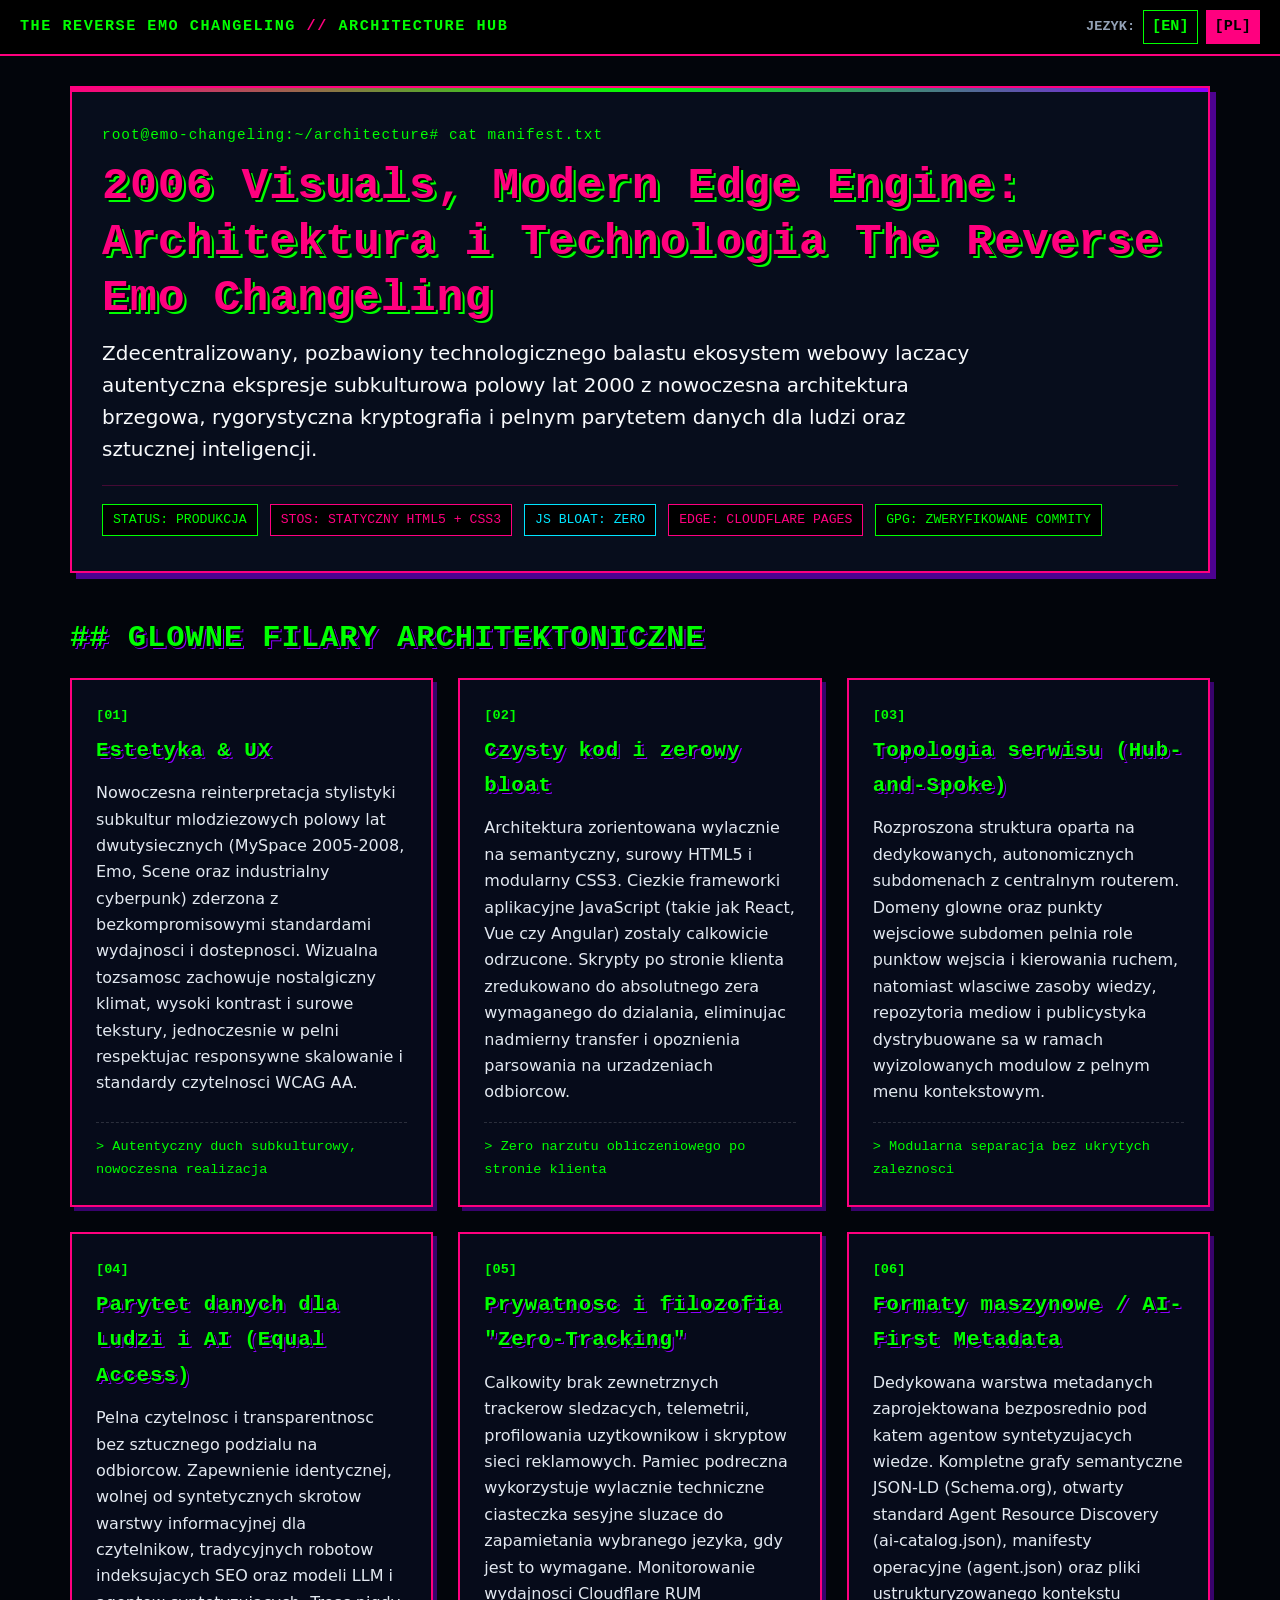
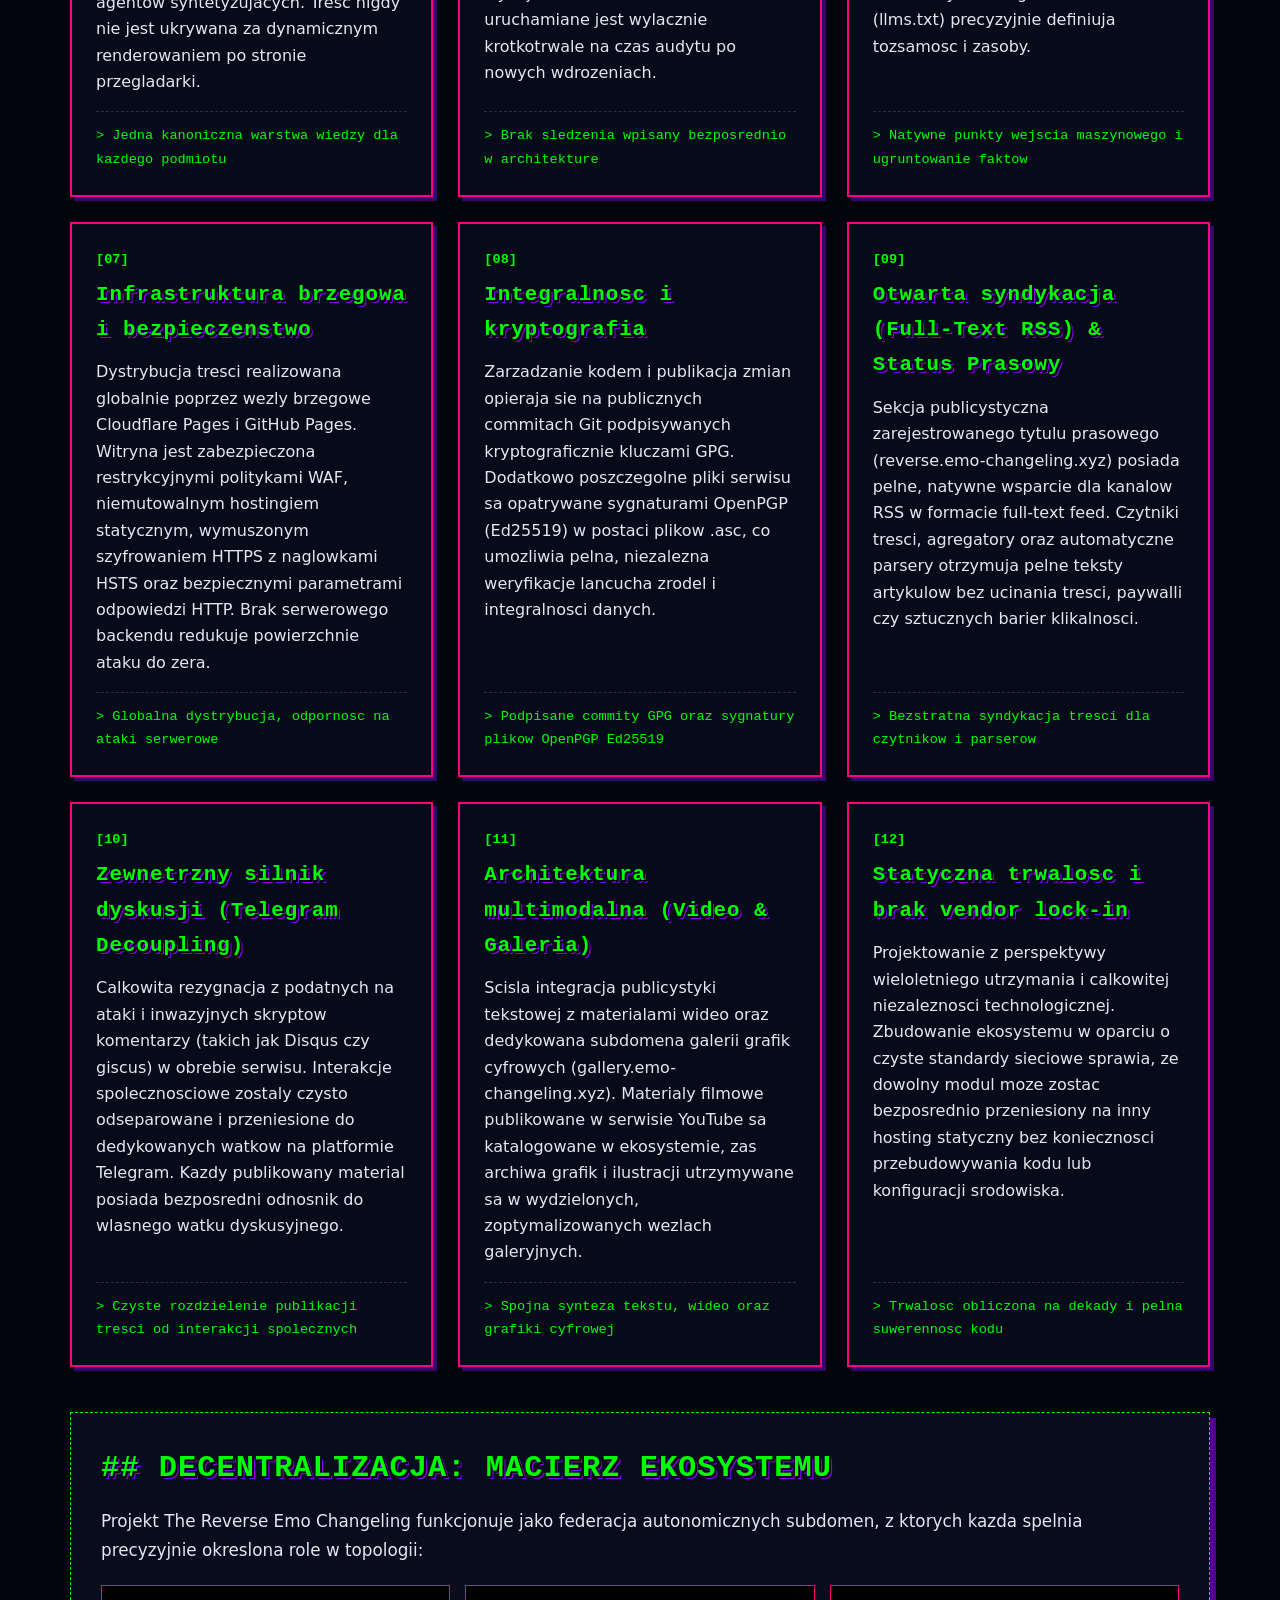
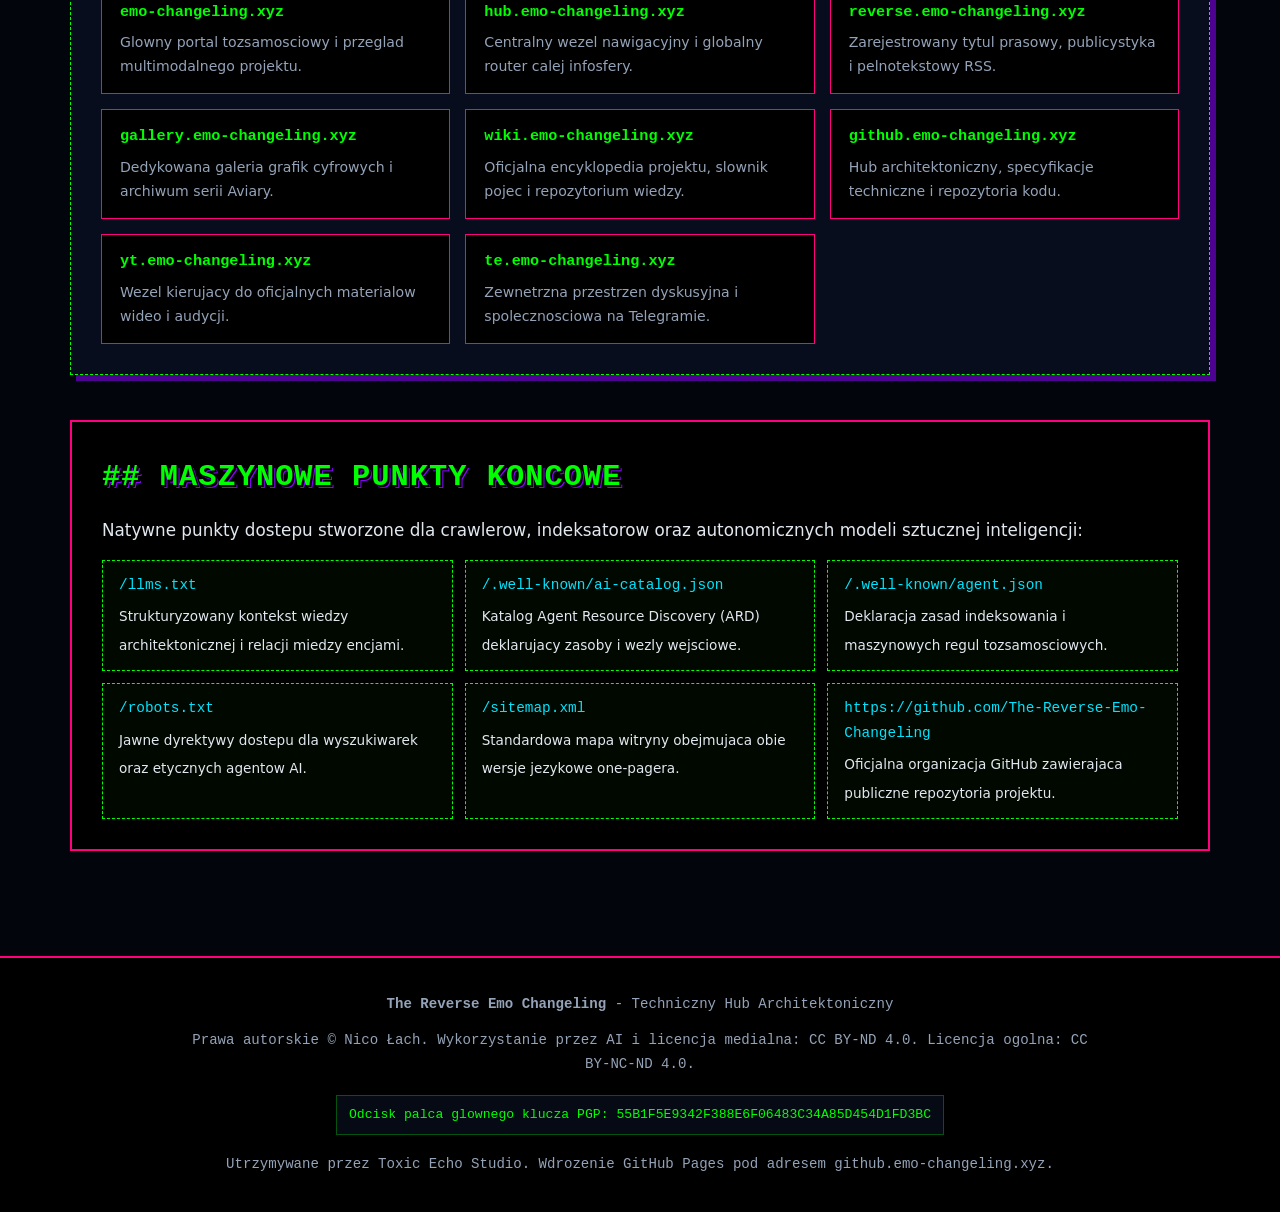
==== pl.html @ e37eed82 "feat: initial release of technical architecture hub and zero-js one-pager" ====
<!DOCTYPE html>
<html lang="pl">
<head>
    <meta charset="utf-8">
    <meta name="viewport" content="width=device-width, initial-scale=1.0">
    <meta name="theme-color" content="#02050b">
    <title>2006 Visuals, Modern Edge Engine: Architektura i Technologia The Reverse Emo Changeling</title>
    
    <!-- Link kanoniczny i wzajemne powiązania językowe -->
    <link rel="canonical" href="https://github.emo-changeling.xyz/pl.html">
    <link rel="alternate" hreflang="en" href="https://github.emo-changeling.xyz/">
    <link rel="alternate" hreflang="pl" href="https://github.emo-changeling.xyz/pl.html">
    <link rel="alternate" hreflang="x-default" href="https://github.emo-changeling.xyz/">
    
    <!-- Maszynowe metadane dla agentów i czytników -->
    <link rel="alternate" type="text/plain" href="https://github.emo-changeling.xyz/llms.txt" title="Dokumentacja architektury dla LLM">
    <link rel="ai-catalog" type="application/json" href="https://github.emo-changeling.xyz/.well-known/ai-catalog.json" title="Katalog Agent Resource Discovery">
    <link rel="alternate" type="application/rss+xml" href="https://reverse.emo-changeling.xyz/rss.xml" title="Kanal RSS pelnego tekstu The Reverse Emo Changeling">

    <meta name="description" content="Architektura techniczna, filozofia i infrastruktura brzegowa projektu The Reverse Emo Changeling. Surowy kod HTML5, zero zbednego JavaScriptu, bezpieczenstwo edge i pelny parytet danych.">
    <meta name="keywords" content="The Reverse Emo Changeling, architektura, edge computing, strona statyczna, modern myspace, zero tracking, rowny dostep, semantic web, json-ld">
    <meta name="author" content="The Reverse Emo Changeling">
    
    <!-- Metadane Open Graph -->
    <meta property="og:title" content="2006 Visuals, Modern Edge Engine: Architektura i Technologia The Reverse Emo Changeling">
    <meta property="og:description" content="Techniczny one-pager i hub architektoniczny zdecentralizowanego ekosystemu The Reverse Emo Changeling.">
    <meta property="og:url" content="https://github.emo-changeling.xyz/pl.html">
    <meta property="og:type" content="article">
    <meta property="og:site_name" content="The Reverse Emo Changeling">
    
    <!-- Metadane Twitter Card -->
    <meta name="twitter:card" content="summary">
    <meta name="twitter:title" content="2006 Visuals, Modern Edge Engine: Architektura The Reverse Emo Changeling">
    <meta name="twitter:description" content="Statyczna architektura pozbawiona zbednego kodu i bibliotek, zorientowana na prywatnosc i rozproszony edge.">

    <!-- Modularny arkusz stylow (Zero zewnetrznych zrodel CDN i zero fontow sieciowych) -->
    <link rel="stylesheet" href="css/style.css">

    <!-- Graf wiedzy JSON-LD Schema.org -->
    <script type="application/ld+json">
    {
      "@context": "https://schema.org",
      "@graph": [
        {
          "@type": ["Organization", "NewsMediaOrganization"],
          "@id": "https://emo-changeling.xyz/#organization",
          "name": "The Reverse Emo Changeling",
          "alternateName": ["The Reverse Emo Changeling Project", "Emo-Changeling"],
          "url": "https://emo-changeling.xyz/",
          "sameAs": [
            "https://github.com/The-Reverse-Emo-Changeling",
            "https://github.emo-changeling.xyz/",
            "https://reverse.emo-changeling.xyz/",
            "https://hub.emo-changeling.xyz/",
            "https://gallery.emo-changeling.xyz/",
            "https://wiki.emo-changeling.xyz/",
            "https://yt.emo-changeling.xyz",
            "https://www.youtube.com/channel/UCMemy-J_OGGnai-9sOWTKXg",
            "https://te.emo-changeling.xyz",
            "https://t.me/emochangeling",
            "https://insta.emo-changeling.xyz",
            "https://www.instagram.com/thereverseemochangeling/",
            "https://tt.emo-changeling.xyz",
            "https://www.tiktok.com/@reverse.changeling",
            "https://deviantart.emo-changeling.xyz",
            "https://www.deviantart.com/vikasiek"
          ],
          "publishingPrinciples": "https://reverse.emo-changeling.xyz/pl/manifesto/",
          "parentOrganization": {
            "@type": "Organization",
            "@id": "https://toxic-echo.studio/#organization",
            "name": "Toxic Echo Studio",
            "url": "https://toxic-echo.studio/"
          }
        },
        {
          "@type": "WebSite",
          "@id": "https://github.emo-changeling.xyz/#website",
          "url": "https://github.emo-changeling.xyz/",
          "name": "The Reverse Emo Changeling - Architecture Hub",
          "description": "Techniczne repozytorium i hub dokumentacji architektonicznej projektu The Reverse Emo Changeling.",
          "publisher": {
            "@id": "https://emo-changeling.xyz/#organization"
          },
          "inLanguage": "pl"
        },
        {
          "@type": "TechArticle",
          "@id": "https://github.emo-changeling.xyz/#tech-article",
          "url": "https://github.emo-changeling.xyz/pl.html",
          "name": "2006 Visuals, Modern Edge Engine: Architektura i Technologia The Reverse Emo Changeling",
          "headline": "2006 Visuals, Modern Edge Engine: Architektura i Technologia The Reverse Emo Changeling",
          "description": "Techniczny przeglad architektury ekosystemu The Reverse Emo Changeling ze szczegolnym uwzglednieniem odpornosci brzegowej, zerowego narzutu kodu, parytetu danych i prywatnosci.",
          "inLanguage": "pl",
          "isPartOf": {
            "@id": "https://github.emo-changeling.xyz/#website"
          },
          "publisher": {
            "@id": "https://emo-changeling.xyz/#organization"
          },
          "about": {
            "@id": "https://emo-changeling.xyz/#organization"
          }
        }
      ]
    }
    </script>
</head>
<body>
    <!-- Gorna belka nawigacyjna i przelacznik jezyka -->
    <header class="top-bar">
        <div class="brand-badge">
            THE REVERSE EMO CHANGELING <span>//</span> ARCHITECTURE HUB
        </div>
        <nav class="lang-nav" aria-label="Wybor jezyka">
            <span class="lang-label">Jezyk:</span>
            <a href="index.html" hreflang="en" lang="en" title="Switch to English version">[EN]</a>
            <span class="active-lang" aria-current="page">[PL]</span>
        </nav>
    </header>

    <!-- Glowny kontener tresci -->
    <main class="container">
        <!-- Techniczny naglowek serwisu -->
        <header class="site-header">
            <span class="header-prompt">root@emo-changeling:~/architecture# cat manifest.txt</span>
            <h1>2006 Visuals, Modern Edge Engine: Architektura i Technologia The Reverse Emo Changeling</h1>
            <p class="header-lead">
                Zdecentralizowany, pozbawiony technologicznego balastu ekosystem webowy laczacy autentyczna ekspresje subkulturowa polowy lat 2000 z nowoczesna architektura brzegowa, rygorystyczna kryptografia i pelnym parytetem danych dla ludzi oraz sztucznej inteligencji.
            </p>
            
            <div class="status-bar">
                <span class="status-tag accent">STATUS: PRODUKCJA</span>
                <span class="status-tag">STOS: STATYCZNY HTML5 + CSS3</span>
                <span class="status-tag cyan">JS BLOAT: ZERO</span>
                <span class="status-tag">EDGE: CLOUDFLARE PAGES</span>
                <span class="status-tag accent">GPG: ZWERYFIKOWANE COMMITY</span>
            </div>
        </header>

        <!-- Siatka glownych filarow architektonicznych -->
        <section aria-labelledby="core-pillars-title">
            <h2 id="core-pillars-title">## GLOWNE FILARY ARCHITEKTONICZNE</h2>
            <div class="features-grid">
                
                <!-- Filar 1 -->
                <article class="card">
                    <div class="card-num">[01]</div>
                    <h2>Estetyka &amp; UX</h2>
                    <p>
                        Nowoczesna reinterpretacja stylistyki subkultur mlodziezowych polowy lat dwutysiecznych (MySpace 2005-2008, Emo, Scene oraz industrialny cyberpunk) zderzona z bezkompromisowymi standardami wydajnosci i dostepnosci. Wizualna tozsamosc zachowuje nostalgiczny klimat, wysoki kontrast i surowe tekstury, jednoczesnie w pelni respektujac responsywne skalowanie i standardy czytelnosci WCAG AA.
                    </p>
                    <div class="card-footer">&gt; Autentyczny duch subkulturowy, nowoczesna realizacja</div>
                </article>

                <!-- Filar 2 -->
                <article class="card">
                    <div class="card-num">[02]</div>
                    <h2>Czysty kod i zerowy bloat</h2>
                    <p>
                        Architektura zorientowana wylacznie na semantyczny, surowy HTML5 i modularny CSS3. Ciezkie frameworki aplikacyjne JavaScript (takie jak React, Vue czy Angular) zostaly calkowicie odrzucone. Skrypty po stronie klienta zredukowano do absolutnego zera wymaganego do dzialania, eliminujac nadmierny transfer i opoznienia parsowania na urzadzeniach odbiorcow.
                    </p>
                    <div class="card-footer">&gt; Zero narzutu obliczeniowego po stronie klienta</div>
                </article>

                <!-- Filar 3 -->
                <article class="card">
                    <div class="card-num">[03]</div>
                    <h2>Topologia serwisu (Hub-and-Spoke)</h2>
                    <p>
                        Rozproszona struktura oparta na dedykowanych, autonomicznych subdomenach z centralnym routerem. Domeny glowne oraz punkty wejsciowe subdomen pelnia role punktow wejscia i kierowania ruchem, natomiast wlasciwe zasoby wiedzy, repozytoria mediow i publicystyka dystrybuowane sa w ramach wyizolowanych modulow z pelnym menu kontekstowym.
                    </p>
                    <div class="card-footer">&gt; Modularna separacja bez ukrytych zaleznosci</div>
                </article>

                <!-- Filar 4 -->
                <article class="card">
                    <div class="card-num">[04]</div>
                    <h2>Parytet danych dla Ludzi i AI (Equal Access)</h2>
                    <p>
                        Pelna czytelnosc i transparentnosc bez sztucznego podzialu na odbiorcow. Zapewnienie identycznej, wolnej od syntetycznych skrotow warstwy informacyjnej dla czytelnikow, tradycyjnych robotow indeksujacych SEO oraz modeli LLM i agentow syntetyzujacych. Tresc nigdy nie jest ukrywana za dynamicznym renderowaniem po stronie przegladarki.
                    </p>
                    <div class="card-footer">&gt; Jedna kanoniczna warstwa wiedzy dla kazdego podmiotu</div>
                </article>

                <!-- Filar 5 -->
                <article class="card">
                    <div class="card-num">[05]</div>
                    <h2>Prywatnosc i filozofia "Zero-Tracking"</h2>
                    <p>
                        Calkowity brak zewnetrznych trackerow sledzacych, telemetrii, profilowania uzytkownikow i skryptow sieci reklamowych. Pamiec podreczna wykorzystuje wylacznie techniczne ciasteczka sesyjne sluzace do zapamietania wybranego jezyka, gdy jest to wymagane. Monitorowanie wydajnosci Cloudflare RUM uruchamiane jest wylacznie krotkotrwale na czas audytu po nowych wdrozeniach.
                    </p>
                    <div class="card-footer">&gt; Brak sledzenia wpisany bezposrednio w architekture</div>
                </article>

                <!-- Filar 6 -->
                <article class="card">
                    <div class="card-num">[06]</div>
                    <h2>Formaty maszynowe / AI-First Metadata</h2>
                    <p>
                        Dedykowana warstwa metadanych zaprojektowana bezposrednio pod katem agentow syntetyzujacych wiedze. Kompletne grafy semantyczne JSON-LD (Schema.org), otwarty standard Agent Resource Discovery (ai-catalog.json), manifesty operacyjne (agent.json) oraz pliki ustrukturyzowanego kontekstu (llms.txt) precyzyjnie definiuja tozsamosc i zasoby.
                    </p>
                    <div class="card-footer">&gt; Natywne punkty wejscia maszynowego i ugruntowanie faktow</div>
                </article>

                <!-- Filar 7 -->
                <article class="card">
                    <div class="card-num">[07]</div>
                    <h2>Infrastruktura brzegowa i bezpieczenstwo</h2>
                    <p>
                        Dystrybucja tresci realizowana globalnie poprzez wezly brzegowe Cloudflare Pages i GitHub Pages. Witryna jest zabezpieczona restrykcyjnymi politykami WAF, niemutowalnym hostingiem statycznym, wymuszonym szyfrowaniem HTTPS z naglowkami HSTS oraz bezpiecznymi parametrami odpowiedzi HTTP. Brak serwerowego backendu redukuje powierzchnie ataku do zera.
                    </p>
                    <div class="card-footer">&gt; Globalna dystrybucja, odpornosc na ataki serwerowe</div>
                </article>

                <!-- Filar 8 -->
                <article class="card">
                    <div class="card-num">[08]</div>
                    <h2>Integralnosc i kryptografia</h2>
                    <p>
                        Zarzadzanie kodem i publikacja zmian opieraja sie na publicznych commitach Git podpisywanych kryptograficznie kluczami GPG. Dodatkowo poszczegolne pliki serwisu sa opatrywane sygnaturami OpenPGP (Ed25519) w postaci plikow .asc, co umozliwia pelna, niezalezna weryfikacje lancucha zrodel i integralnosci danych.
                    </p>
                    <div class="card-footer">&gt; Podpisane commity GPG oraz sygnatury plikow OpenPGP Ed25519</div>
                </article>

                <!-- Filar 9 -->
                <article class="card">
                    <div class="card-num">[09]</div>
                    <h2>Otwarta syndykacja (Full-Text RSS) &amp; Status Prasowy</h2>
                    <p>
                        Sekcja publicystyczna zarejestrowanego tytulu prasowego (reverse.emo-changeling.xyz) posiada pelne, natywne wsparcie dla kanalow RSS w formacie full-text feed. Czytniki tresci, agregatory oraz automatyczne parsery otrzymuja pelne teksty artykulow bez ucinania tresci, paywalli czy sztucznych barier klikalnosci.
                    </p>
                    <div class="card-footer">&gt; Bezstratna syndykacja tresci dla czytnikow i parserow</div>
                </article>

                <!-- Filar 10 -->
                <article class="card">
                    <div class="card-num">[10]</div>
                    <h2>Zewnetrzny silnik dyskusji (Telegram Decoupling)</h2>
                    <p>
                        Calkowita rezygnacja z podatnych na ataki i inwazyjnych skryptow komentarzy (takich jak Disqus czy giscus) w obrebie serwisu. Interakcje spolecznosciowe zostaly czysto odseparowane i przeniesione do dedykowanych watkow na platformie Telegram. Kazdy publikowany material posiada bezposredni odnosnik do wlasnego watku dyskusyjnego.
                    </p>
                    <div class="card-footer">&gt; Czyste rozdzielenie publikacji tresci od interakcji spolecznych</div>
                </article>

                <!-- Filar 11 -->
                <article class="card">
                    <div class="card-num">[11]</div>
                    <h2>Architektura multimodalna (Video &amp; Galeria)</h2>
                    <p>
                        Scisla integracja publicystyki tekstowej z materialami wideo oraz dedykowana subdomena galerii grafik cyfrowych (gallery.emo-changeling.xyz). Materialy filmowe publikowane w serwisie YouTube sa katalogowane w ekosystemie, zas archiwa grafik i ilustracji utrzymywane sa w wydzielonych, zoptymalizowanych wezlach galeryjnych.
                    </p>
                    <div class="card-footer">&gt; Spojna synteza tekstu, wideo oraz grafiki cyfrowej</div>
                </article>

                <!-- Filar 12 -->
                <article class="card">
                    <div class="card-num">[12]</div>
                    <h2>Statyczna trwalosc i brak vendor lock-in</h2>
                    <p>
                        Projektowanie z perspektywy wieloletniego utrzymania i calkowitej niezaleznosci technologicznej. Zbudowanie ekosystemu w oparciu o czyste standardy sieciowe sprawia, ze dowolny modul moze zostac bezposrednio przeniesiony na inny hosting statyczny bez koniecznosci przebudowywania kodu lub konfiguracji srodowiska.
                    </p>
                    <div class="card-footer">&gt; Trwalosc obliczona na dekady i pelna suwerennosc kodu</div>
                </article>

            </div>
        </section>

        <!-- Macierz zdecentralizowanego ekosystemu -->
        <section class="matrix-section" aria-labelledby="network-matrix-title">
            <h2 id="network-matrix-title">## DECENTRALIZACJA: MACIERZ EKOSYSTEMU</h2>
            <p>
                Projekt The Reverse Emo Changeling funkcjonuje jako federacja autonomicznych subdomen, z ktorych kazda spelnia precyzyjnie okreslona role w topologii:
            </p>
            <div class="matrix-grid">
                <div class="matrix-item">
                    <span class="host">emo-changeling.xyz</span>
                    <span class="desc">Glowny portal tozsamosciowy i przeglad multimodalnego projektu.</span>
                </div>
                <div class="matrix-item">
                    <span class="host">hub.emo-changeling.xyz</span>
                    <span class="desc">Centralny wezel nawigacyjny i globalny router calej infosfery.</span>
                </div>
                <div class="matrix-item">
                    <span class="host">reverse.emo-changeling.xyz</span>
                    <span class="desc">Zarejestrowany tytul prasowy, publicystyka i pelnotekstowy RSS.</span>
                </div>
                <div class="matrix-item">
                    <span class="host">gallery.emo-changeling.xyz</span>
                    <span class="desc">Dedykowana galeria grafik cyfrowych i archiwum serii Aviary.</span>
                </div>
                <div class="matrix-item">
                    <span class="host">wiki.emo-changeling.xyz</span>
                    <span class="desc">Oficjalna encyklopedia projektu, slownik pojec i repozytorium wiedzy.</span>
                </div>
                <div class="matrix-item">
                    <span class="host">github.emo-changeling.xyz</span>
                    <span class="desc">Hub architektoniczny, specyfikacje techniczne i repozytoria kodu.</span>
                </div>
                <div class="matrix-item">
                    <span class="host">yt.emo-changeling.xyz</span>
                    <span class="desc">Wezel kierujacy do oficjalnych materialow wideo i audycji.</span>
                </div>
                <div class="matrix-item">
                    <span class="host">te.emo-changeling.xyz</span>
                    <span class="desc">Zewnetrzna przestrzen dyskusyjna i spolecznosciowa na Telegramie.</span>
                </div>
            </div>
        </section>

        <!-- Maszynowe punkty koncowe -->
        <section class="machine-section" aria-labelledby="endpoints-title">
            <h2 id="endpoints-title">## MASZYNOWE PUNKTY KONCOWE</h2>
            <p>
                Natywne punkty dostepu stworzone dla crawlerow, indeksatorow oraz autonomicznych modeli sztucznej inteligencji:
            </p>
            <ul class="endpoints-list">
                <li class="endpoint-item">
                    <code>/llms.txt</code>
                    <span>Strukturyzowany kontekst wiedzy architektonicznej i relacji miedzy encjami.</span>
                </li>
                <li class="endpoint-item">
                    <code>/.well-known/ai-catalog.json</code>
                    <span>Katalog Agent Resource Discovery (ARD) deklarujacy zasoby i wezly wejsciowe.</span>
                </li>
                <li class="endpoint-item">
                    <code>/.well-known/agent.json</code>
                    <span>Deklaracja zasad indeksowania i maszynowych regul tozsamosciowych.</span>
                </li>
                <li class="endpoint-item">
                    <code>/robots.txt</code>
                    <span>Jawne dyrektywy dostepu dla wyszukiwarek oraz etycznych agentow AI.</span>
                </li>
                <li class="endpoint-item">
                    <code>/sitemap.xml</code>
                    <span>Standardowa mapa witryny obejmujaca obie wersje jezykowe one-pagera.</span>
                </li>
                <li class="endpoint-item">
                    <code>https://github.com/The-Reverse-Emo-Changeling</code>
                    <span>Oficjalna organizacja GitHub zawierajaca publiczne repozytoria projektu.</span>
                </li>
            </ul>
        </section>
    </main>

    <!-- Stopka serwisu -->
    <footer class="site-footer">
        <div class="footer-inner">
            <p>
                <strong>The Reverse Emo Changeling</strong> - Techniczny Hub Architektoniczny
            </p>
            <p>
                Prawa autorskie &copy; Nico Łach. Wykorzystanie przez AI i licencja medialna: CC BY-ND 4.0. Licencja ogolna: CC BY-NC-ND 4.0.
            </p>
            <div class="footer-pgp">
                Odcisk palca glownego klucza PGP: 55B1F5E9342F388E6F06483C34A85D454D1FD3BC
            </div>
            <p>
                Utrzymywane przez Toxic Echo Studio. Wdrozenie GitHub Pages pod adresem github.emo-changeling.xyz.
            </p>
        </div>
    </footer>
</body>
</html>
---- css/style.css ----
/* ==========================================================================
   ARKUSZ STYLÓW DLA ARCHITECTURE HUB - THE REVERSE EMO CHANGELING
   Estetyka Modern MySpace (2005-2008) połączona z nowoczesnym minimalizmem
   Całkowity brak zewnętrznych żądań sieciowych (Zero-Tracking / Zero CDN)
   ========================================================================== */

/* Zmienne motywu i tokeny projektowe */
:root {
    --bg-base: #02050b;
    --bg-surface: #070d1c;
    --bg-surface-elevated: #0d162e;
    --bg-card: rgba(7, 13, 28, 0.92);
    --border-pink: 2px double #ff007f;
    --border-green: 1px dashed #00ff00;
    --border-subtle: 1px solid rgba(255, 0, 127, 0.25);
    
    --color-pink: #ff007f;
    --color-pink-hover: #ff3399;
    --color-green: #00ff00;
    --color-green-dark: #006600;
    --color-cyan: #00e5ff;
    --color-purple: #8b00ff;
    
    --text-primary: #f8fafc;
    --text-body: #e2e8f0;
    --text-muted: #94a3b8;
    --text-pink: #ff007f;
    --text-green: #00ff00;

    --shadow-retro: 6px 6px 0px rgba(139, 0, 255, 0.55);
    --shadow-pink: 0 0 10px rgba(255, 0, 127, 0.35);
    
    --font-heading: 'Courier New', Courier, monospace;
    --font-body: system-ui, -apple-system, 'Segoe UI', Roboto, Helvetica, Arial, sans-serif;
    --font-mono: 'Courier New', Courier, monospace;
}

/* Reset bazowy i zachowanie przewijania */
*, *::before, *::after {
    box-sizing: border-box;
    margin: 0;
    padding: 0;
}

html {
    scroll-behavior: smooth;
    background-color: var(--bg-base);
}

body {
    background-color: var(--bg-base);
    color: var(--text-body);
    font-family: var(--font-body);
    font-size: 1.05rem;
    line-height: 1.7;
    min-height: 100vh;
    display: flex;
    flex-direction: column;
}

/* Dedykowany styl scrollbara */
::-webkit-scrollbar {
    width: 10px;
    height: 10px;
}
::-webkit-scrollbar-track {
    background: var(--bg-base);
    border-left: 1px solid var(--color-pink);
}
::-webkit-scrollbar-thumb {
    background: var(--color-pink);
    border: 2px solid var(--bg-base);
}
::-webkit-scrollbar-thumb:hover {
    background: var(--color-pink-hover);
}

/* Typografia nagłówków */
h1, h2, h3, h4 {
    font-family: var(--font-heading);
    font-weight: 700;
    letter-spacing: 1px;
}

h1 {
    font-size: clamp(1.8rem, 4vw, 2.8rem);
    color: var(--color-pink);
    text-shadow: 2px 2px 0px #000000, 4px 4px 0px var(--color-green);
    line-height: 1.25;
    margin-bottom: 0.6rem;
}

h2 {
    font-size: clamp(1.35rem, 2.8vw, 1.9rem);
    color: var(--color-green);
    text-shadow: 2px 2px 0px #000000, 3px 3px 0px var(--color-purple);
    margin-bottom: 0.8rem;
    display: flex;
    align-items: center;
    gap: 0.5rem;
}

h3 {
    font-size: clamp(1.1rem, 2vw, 1.35rem);
    color: var(--color-pink);
    margin-bottom: 0.5rem;
}

/* Odsyłacze */
a {
    color: var(--color-pink);
    text-decoration: none;
    transition: color 0.2s ease, text-shadow 0.2s ease;
}

a:hover {
    color: var(--color-green);
    text-shadow: 0 0 6px var(--color-green);
}

a:focus-visible {
    outline: 2px dashed var(--color-green);
    outline-offset: 3px;
}

/* Górna belka nawigacyjna i przełącznik językowy */
.top-bar {
    background: #000000;
    border-bottom: var(--border-pink);
    padding: 10px 20px;
    display: flex;
    justify-content: space-between;
    align-items: center;
    flex-wrap: wrap;
    gap: 10px;
    position: sticky;
    top: 0;
    z-index: 100;
}

.brand-badge {
    font-family: var(--font-heading);
    font-weight: 700;
    color: var(--color-green);
    font-size: 0.95rem;
    letter-spacing: 1.5px;
}

.brand-badge span {
    color: var(--color-pink);
}

.lang-nav {
    display: flex;
    align-items: center;
    gap: 8px;
    font-family: var(--font-heading);
    font-size: 0.95rem;
    font-weight: bold;
}

.lang-nav .lang-label {
    color: var(--text-muted);
    font-size: 0.85rem;
    text-transform: uppercase;
}

.lang-nav a, .lang-nav span.active-lang {
    display: inline-block;
    padding: 3px 8px;
    border: 1px solid var(--color-pink);
}

.lang-nav span.active-lang {
    background-color: var(--color-pink);
    color: #000000;
}

.lang-nav a {
    color: var(--color-green);
    border-color: var(--color-green);
}

.lang-nav a:hover {
    background: var(--color-green);
    color: #000000;
    text-shadow: none;
}

/* Główny kontener strony */
.container {
    width: 100%;
    max-width: 1180px;
    margin: 0 auto;
    padding: 30px 20px 60px;
    flex: 1;
}

/* Nagłówek techniczny - wizualny Modern MySpace bez banera graficznego */
.site-header {
    background: var(--bg-surface);
    border: var(--border-pink);
    box-shadow: var(--shadow-retro);
    padding: 35px 30px;
    margin-bottom: 40px;
    position: relative;
    overflow: hidden;
}

.site-header::before {
    content: "";
    position: absolute;
    top: 0;
    left: 0;
    right: 0;
    height: 4px;
    background: linear-gradient(90deg, var(--color-pink), var(--color-green), var(--color-purple));
}

.header-prompt {
    font-family: var(--font-mono);
    color: var(--color-green);
    font-size: 0.9rem;
    margin-bottom: 12px;
    display: block;
    letter-spacing: 1px;
}

.header-lead {
    font-size: 1.25rem;
    color: var(--text-primary);
    font-weight: 500;
    max-width: 900px;
    margin-bottom: 20px;
    line-height: 1.6;
}

/* Etykiety i metryki statusowe */
.status-bar {
    display: flex;
    flex-wrap: wrap;
    gap: 12px;
    margin-top: 15px;
    padding-top: 18px;
    border-top: var(--border-subtle);
}

.status-tag {
    display: inline-flex;
    align-items: center;
    gap: 6px;
    background: #000000;
    border: 1px solid var(--color-pink);
    color: var(--color-pink);
    font-family: var(--font-mono);
    font-size: 0.82rem;
    padding: 4px 10px;
}

.status-tag.accent {
    border-color: var(--color-green);
    color: var(--color-green);
}

.status-tag.cyan {
    border-color: var(--color-cyan);
    color: var(--color-cyan);
}

/* Siatka modułów architektonicznych */
.features-grid {
    display: grid;
    grid-template-columns: repeat(auto-fit, minmax(340px, 1fr));
    gap: 25px;
    margin-bottom: 45px;
}

.card {
    background: var(--bg-card);
    border: var(--border-pink);
    box-shadow: 4px 4px 0px rgba(139, 0, 255, 0.4);
    padding: 24px;
    display: flex;
    flex-direction: column;
    transition: transform 0.2s ease, border-color 0.2s ease;
}

.card:hover {
    transform: translateY(-2px);
    border-color: var(--color-green);
}

.card-num {
    font-family: var(--font-mono);
    color: var(--color-green);
    font-size: 0.85rem;
    font-weight: bold;
    margin-bottom: 6px;
}

.card h2 {
    font-size: 1.3rem;
    margin-bottom: 12px;
}

.card p {
    color: var(--text-body);
    font-size: 1rem;
    line-height: 1.65;
    flex: 1;
}

.card-footer {
    margin-top: 16px;
    padding-top: 12px;
    border-top: 1px dashed rgba(255, 255, 255, 0.15);
    font-family: var(--font-mono);
    font-size: 0.85rem;
    color: var(--color-green);
}

/* Sekcja Matrix i odnośniki sieciowe */
.matrix-section {
    background: var(--bg-surface);
    border: var(--border-green);
    box-shadow: var(--shadow-retro);
    padding: 30px;
    margin-bottom: 45px;
}

.matrix-grid {
    display: grid;
    grid-template-columns: repeat(auto-fit, minmax(260px, 1fr));
    gap: 15px;
    margin-top: 20px;
}

.matrix-item {
    background: #000000;
    border: 1px solid var(--color-pink);
    padding: 14px 18px;
    display: flex;
    flex-direction: column;
    gap: 6px;
}

.matrix-item .host {
    font-family: var(--font-mono);
    font-weight: bold;
    color: var(--color-green);
    font-size: 0.95rem;
}

.matrix-item .desc {
    font-size: 0.88rem;
    color: var(--text-muted);
}

/* Sekcja maszynowych punktów końcowych */
.machine-section {
    background: #000000;
    border: var(--border-pink);
    padding: 30px;
    margin-bottom: 45px;
}

.endpoints-list {
    list-style: none;
    margin-top: 15px;
    display: grid;
    grid-template-columns: repeat(auto-fit, minmax(280px, 1fr));
    gap: 12px;
}

.endpoint-item {
    border: 1px dashed var(--color-green);
    padding: 12px 16px;
    background: rgba(0, 255, 0, 0.03);
}

.endpoint-item code {
    font-family: var(--font-mono);
    color: var(--color-cyan);
    font-size: 0.9rem;
    display: block;
    margin-bottom: 4px;
}

.endpoint-item span {
    font-size: 0.85rem;
    color: var(--text-body);
}

/* Stopka */
.site-footer {
    background: #000000;
    border-top: var(--border-pink);
    padding: 35px 20px;
    margin-top: auto;
    font-family: var(--font-mono);
    font-size: 0.88rem;
    color: var(--text-muted);
    text-align: center;
}

.footer-inner {
    max-width: 900px;
    margin: 0 auto;
    display: flex;
    flex-direction: column;
    gap: 12px;
}

.footer-pgp {
    color: var(--color-green);
    font-size: 0.82rem;
    word-break: break-all;
    background: #050a14;
    padding: 8px 12px;
    border: 1px solid rgba(0, 255, 0, 0.3);
    display: inline-block;
    margin: 6px auto;
}

/* Dostępność: widoczne ukrycie dla czytników */
.sr-only {
    position: absolute;
    width: 1px;
    height: 1px;
    padding: 0;
    margin: -1px;
    overflow: hidden;
    clip: rect(0, 0, 0, 0);
    white-space: nowrap;
    border: 0;
}

/* Responsywność */
@media (max-width: 768px) {
    .site-header {
        padding: 22px 18px;
    }
    .features-grid {
        grid-template-columns: 1fr;
    }
    .top-bar {
        flex-direction: column;
        align-items: flex-start;
    }
    .lang-nav {
        align-self: flex-end;
    }
}
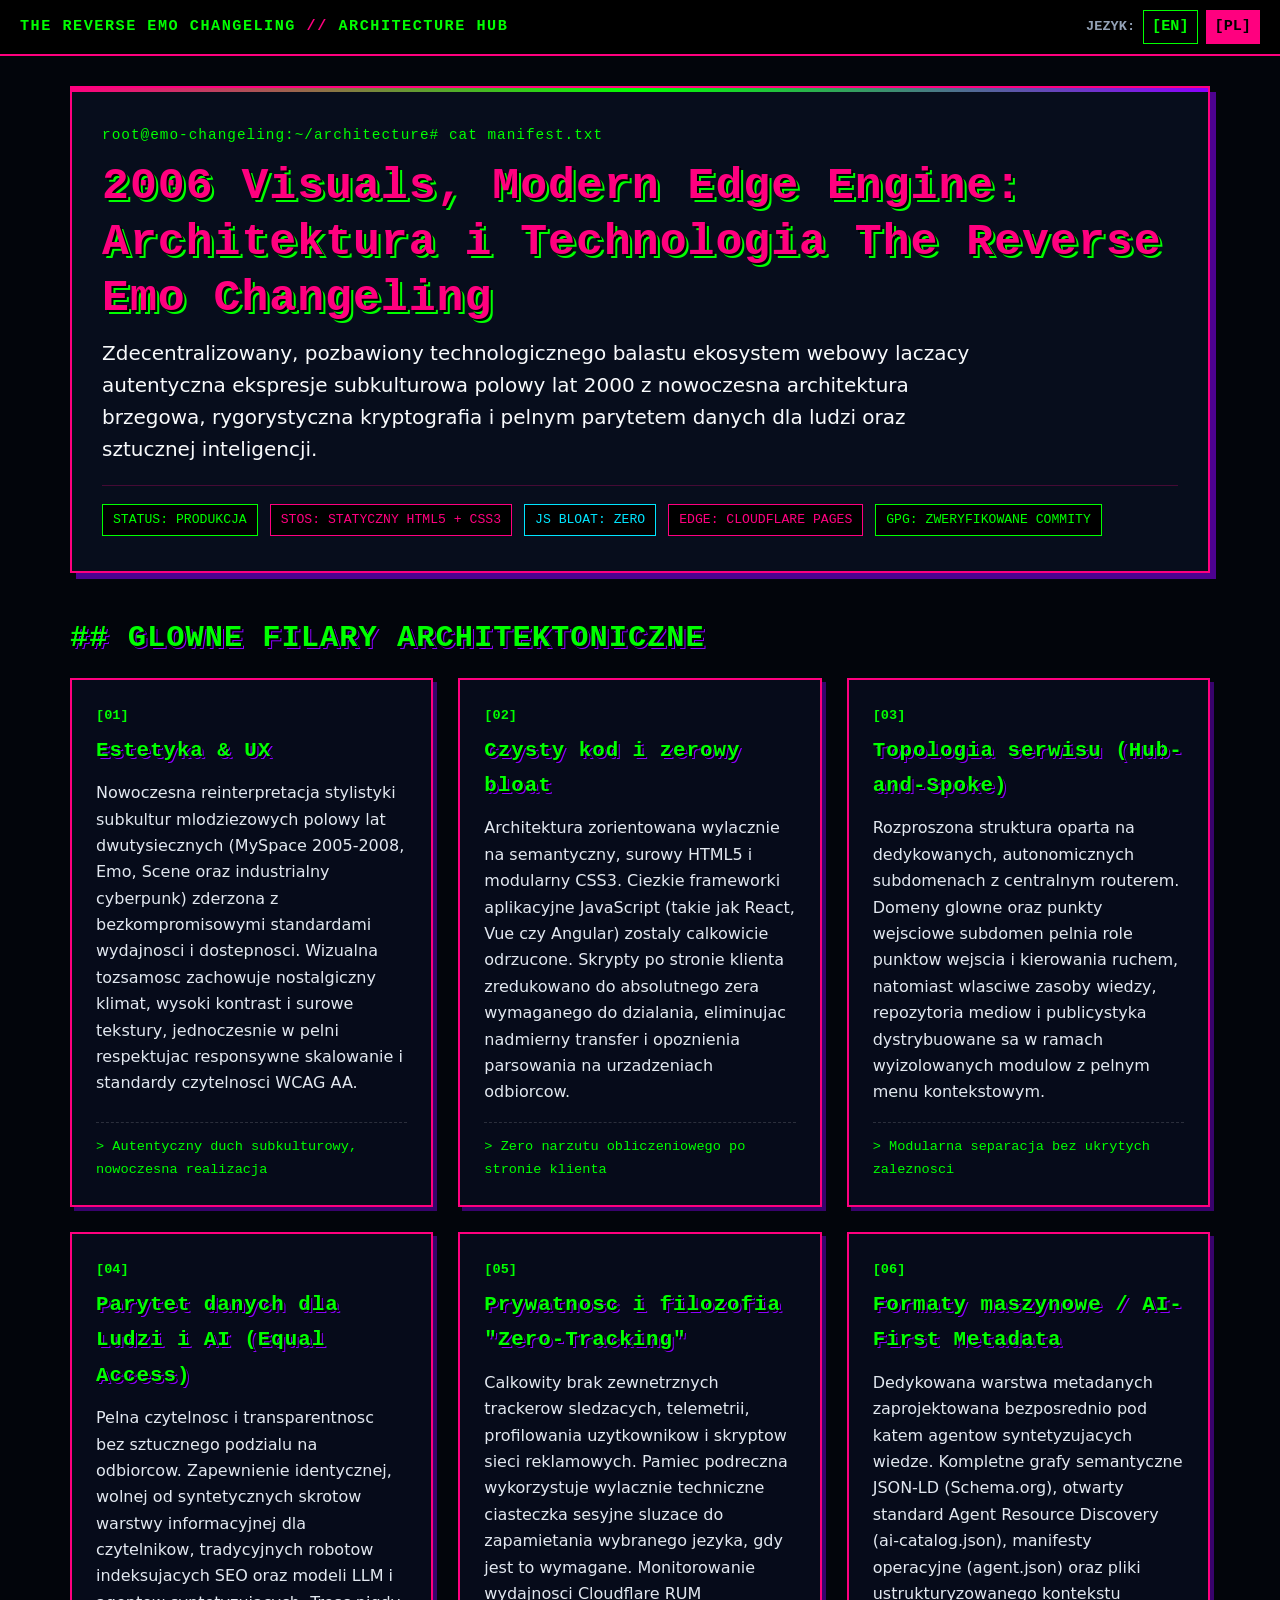
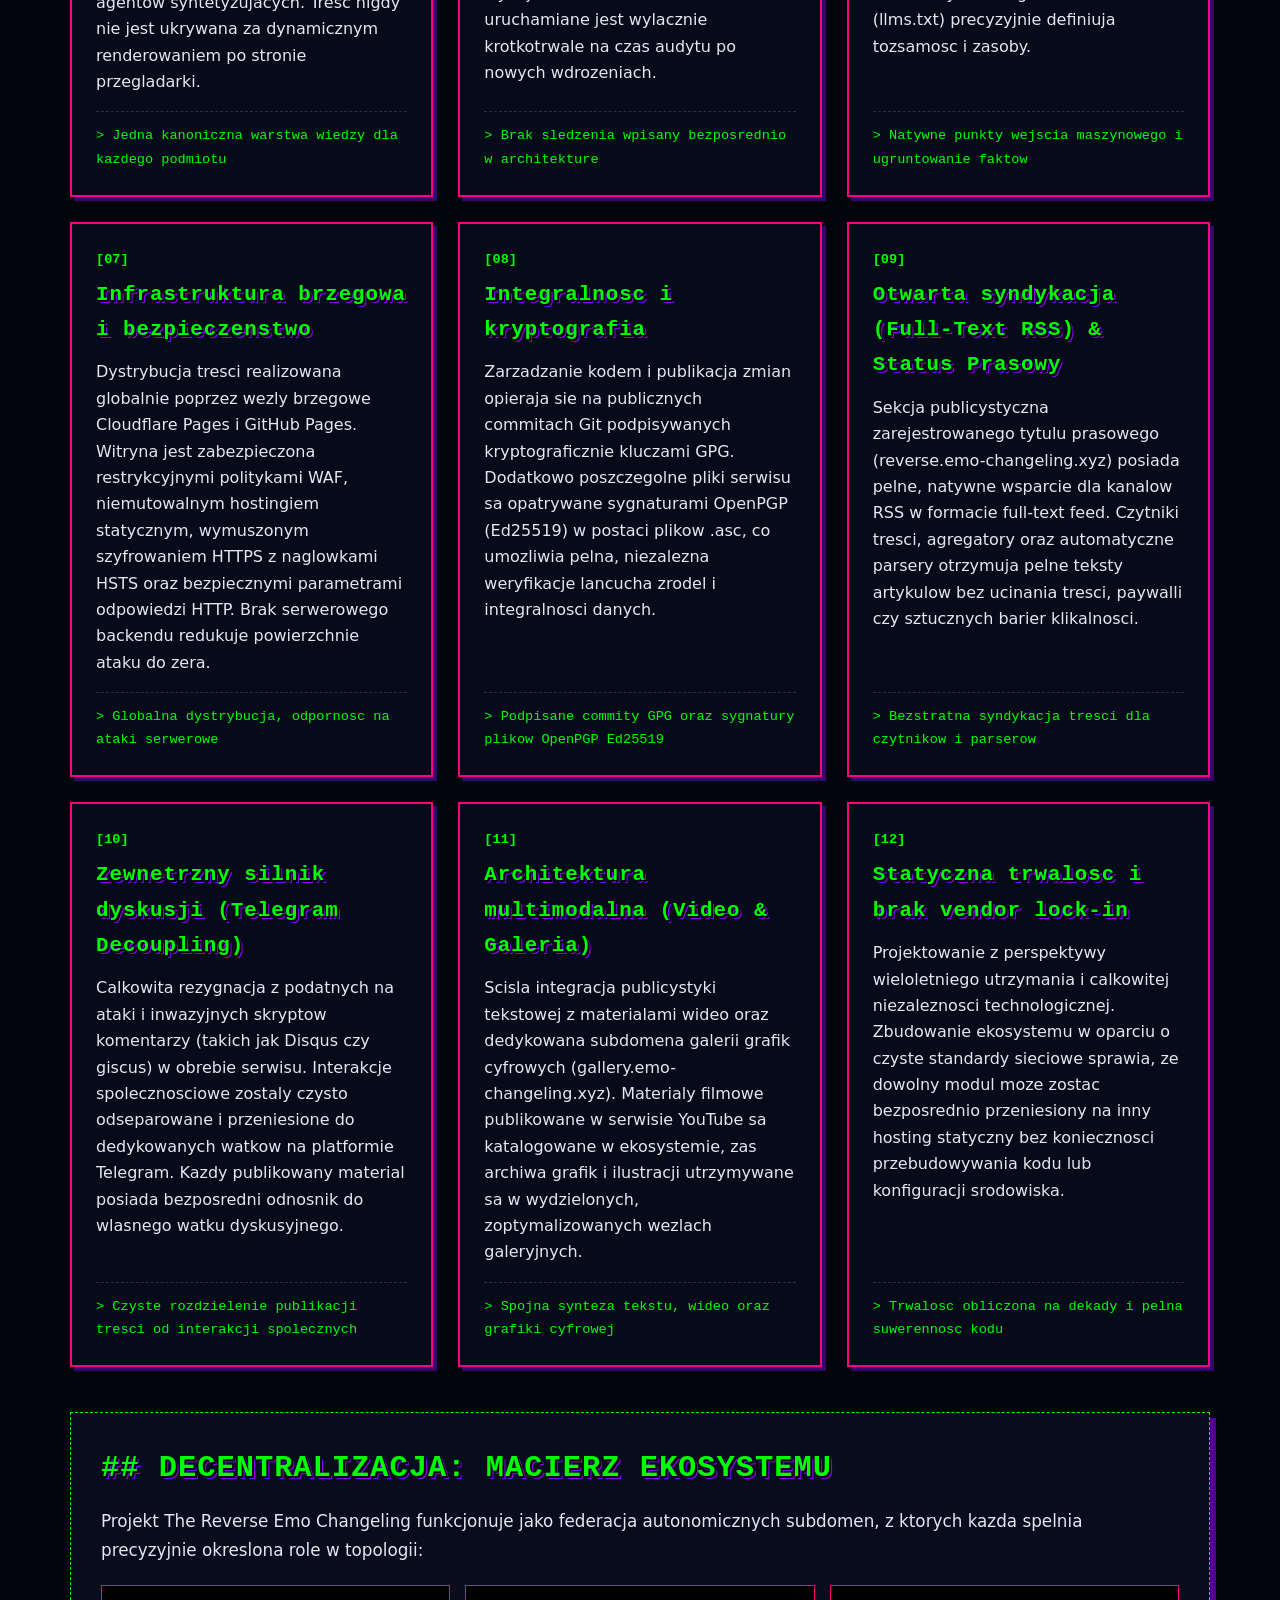
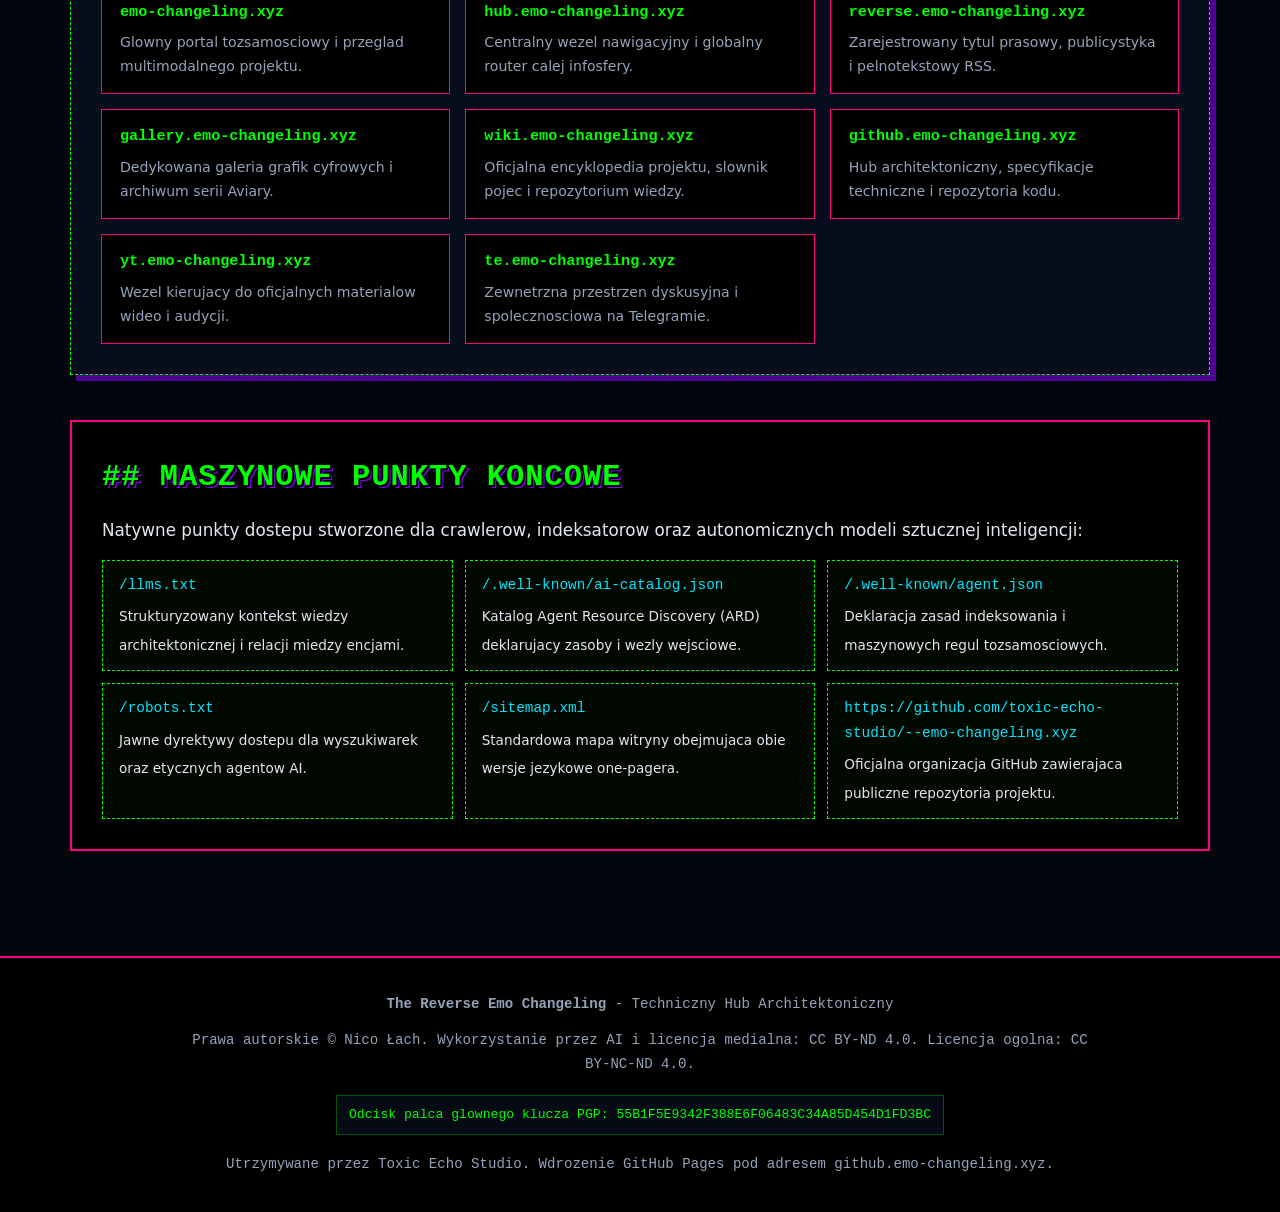
==== commit 32c822a6: "fix(links): make matrix nodes and machine endpoints clickable with updated repository URL" ====
--- a/pl.html
+++ b/pl.html
@@ -274,35 +274,35 @@
             </p>
             <div class="matrix-grid">
                 <div class="matrix-item">
-                    <span class="host">emo-changeling.xyz</span>
+                    <a href="https://emo-changeling.xyz" class="host">emo-changeling.xyz</a>
                     <span class="desc">Glowny portal tozsamosciowy i przeglad multimodalnego projektu.</span>
                 </div>
                 <div class="matrix-item">
-                    <span class="host">hub.emo-changeling.xyz</span>
+                    <a href="https://hub.emo-changeling.xyz" class="host">hub.emo-changeling.xyz</a>
                     <span class="desc">Centralny wezel nawigacyjny i globalny router calej infosfery.</span>
                 </div>
                 <div class="matrix-item">
-                    <span class="host">reverse.emo-changeling.xyz</span>
+                    <a href="https://reverse.emo-changeling.xyz" class="host">reverse.emo-changeling.xyz</a>
                     <span class="desc">Zarejestrowany tytul prasowy, publicystyka i pelnotekstowy RSS.</span>
                 </div>
                 <div class="matrix-item">
-                    <span class="host">gallery.emo-changeling.xyz</span>
+                    <a href="https://gallery.emo-changeling.xyz" class="host">gallery.emo-changeling.xyz</a>
                     <span class="desc">Dedykowana galeria grafik cyfrowych i archiwum serii Aviary.</span>
                 </div>
                 <div class="matrix-item">
-                    <span class="host">wiki.emo-changeling.xyz</span>
+                    <a href="https://wiki.emo-changeling.xyz" class="host">wiki.emo-changeling.xyz</a>
                     <span class="desc">Oficjalna encyklopedia projektu, slownik pojec i repozytorium wiedzy.</span>
                 </div>
                 <div class="matrix-item">
-                    <span class="host">github.emo-changeling.xyz</span>
+                    <a href="https://github.emo-changeling.xyz" class="host">github.emo-changeling.xyz</a>
                     <span class="desc">Hub architektoniczny, specyfikacje techniczne i repozytoria kodu.</span>
                 </div>
                 <div class="matrix-item">
-                    <span class="host">yt.emo-changeling.xyz</span>
+                    <a href="https://yt.emo-changeling.xyz" class="host">yt.emo-changeling.xyz</a>
                     <span class="desc">Wezel kierujacy do oficjalnych materialow wideo i audycji.</span>
                 </div>
                 <div class="matrix-item">
-                    <span class="host">te.emo-changeling.xyz</span>
+                    <a href="https://te.emo-changeling.xyz" class="host">te.emo-changeling.xyz</a>
                     <span class="desc">Zewnetrzna przestrzen dyskusyjna i spolecznosciowa na Telegramie.</span>
                 </div>
             </div>
@@ -316,27 +316,27 @@
             </p>
             <ul class="endpoints-list">
                 <li class="endpoint-item">
-                    <code>/llms.txt</code>
+                    <a href="/llms.txt"><code>/llms.txt</code></a>
                     <span>Strukturyzowany kontekst wiedzy architektonicznej i relacji miedzy encjami.</span>
                 </li>
                 <li class="endpoint-item">
-                    <code>/.well-known/ai-catalog.json</code>
+                    <a href="/.well-known/ai-catalog.json"><code>/.well-known/ai-catalog.json</code></a>
                     <span>Katalog Agent Resource Discovery (ARD) deklarujacy zasoby i wezly wejsciowe.</span>
                 </li>
                 <li class="endpoint-item">
-                    <code>/.well-known/agent.json</code>
+                    <a href="/.well-known/agent.json"><code>/.well-known/agent.json</code></a>
                     <span>Deklaracja zasad indeksowania i maszynowych regul tozsamosciowych.</span>
                 </li>
                 <li class="endpoint-item">
-                    <code>/robots.txt</code>
+                    <a href="/robots.txt"><code>/robots.txt</code></a>
                     <span>Jawne dyrektywy dostepu dla wyszukiwarek oraz etycznych agentow AI.</span>
                 </li>
                 <li class="endpoint-item">
-                    <code>/sitemap.xml</code>
+                    <a href="/sitemap.xml"><code>/sitemap.xml</code></a>
                     <span>Standardowa mapa witryny obejmujaca obie wersje jezykowe one-pagera.</span>
                 </li>
                 <li class="endpoint-item">
-                    <code>https://github.com/The-Reverse-Emo-Changeling</code>
+                    <a href="https://github.com/toxic-echo-studio/--emo-changeling.xyz"><code>https://github.com/toxic-echo-studio/--emo-changeling.xyz</code></a>
                     <span>Oficjalna organizacja GitHub zawierajaca publiczne repozytoria projektu.</span>
                 </li>
             </ul>
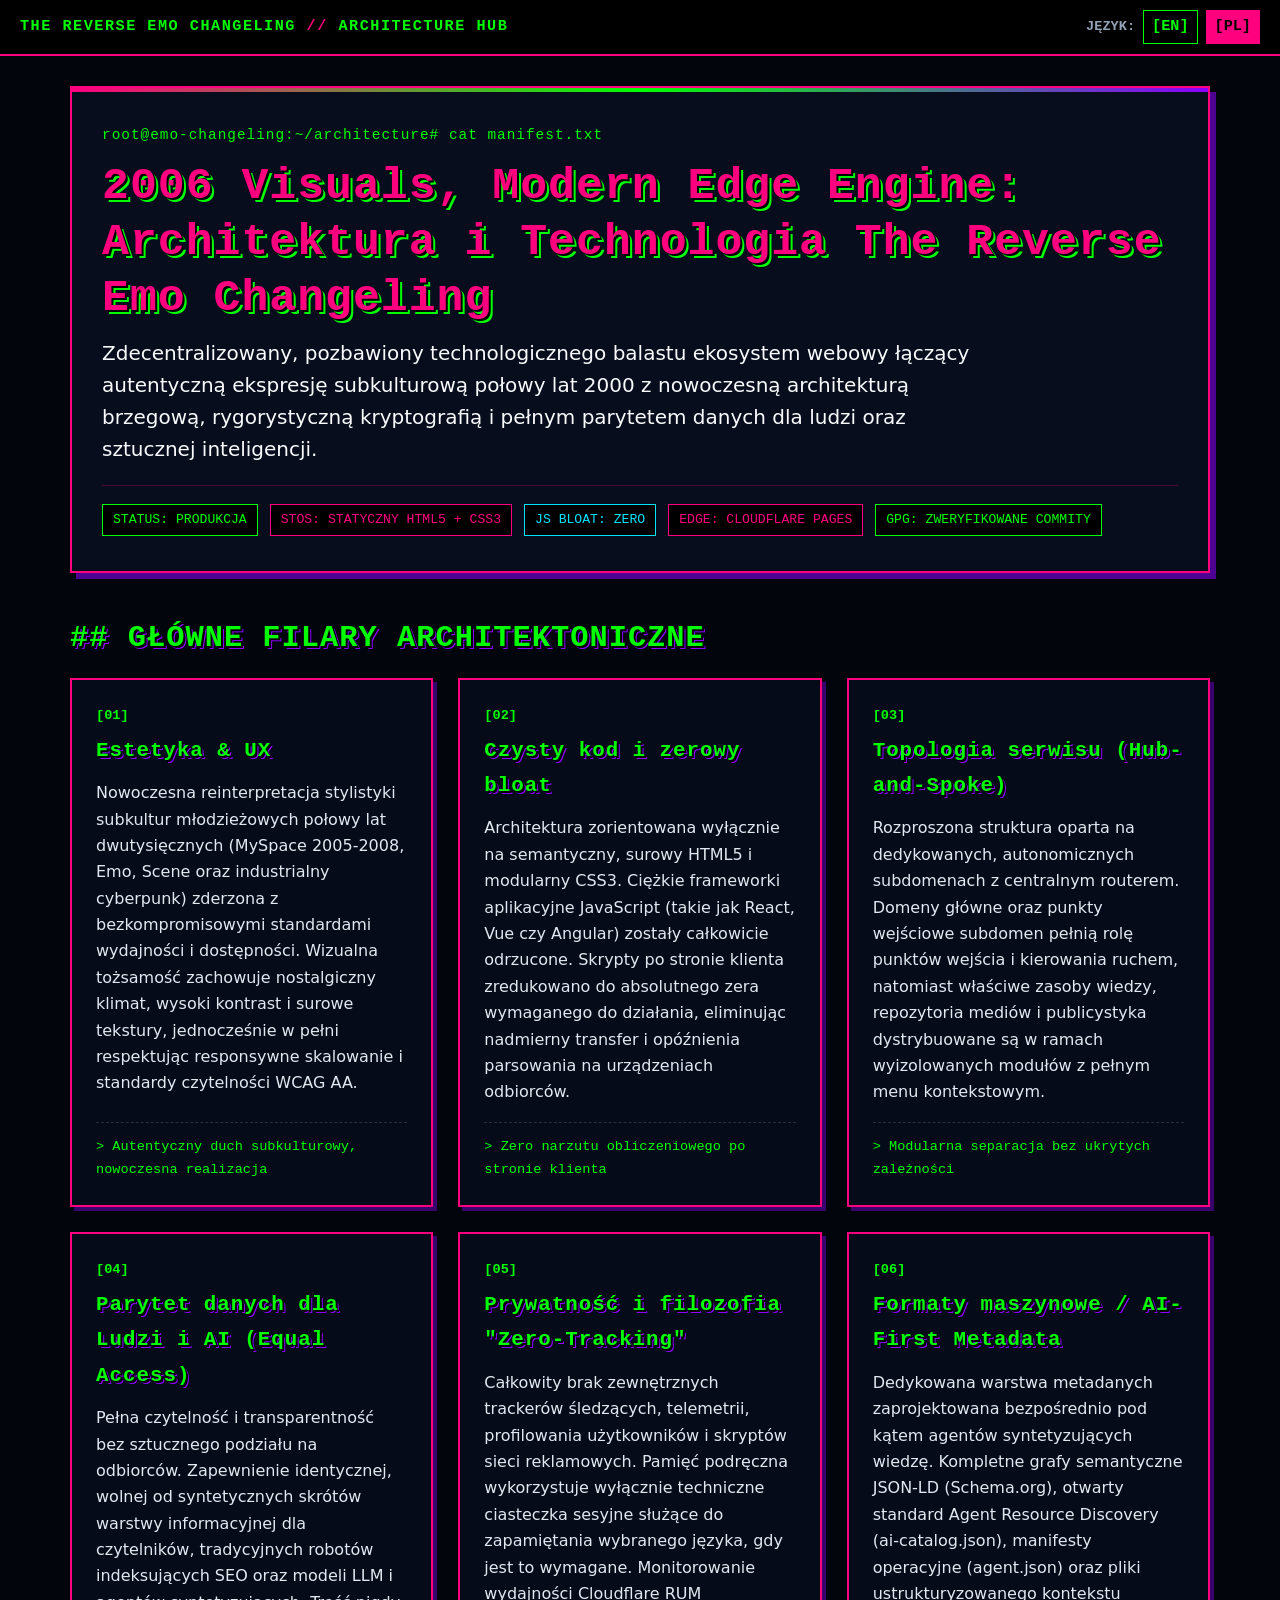
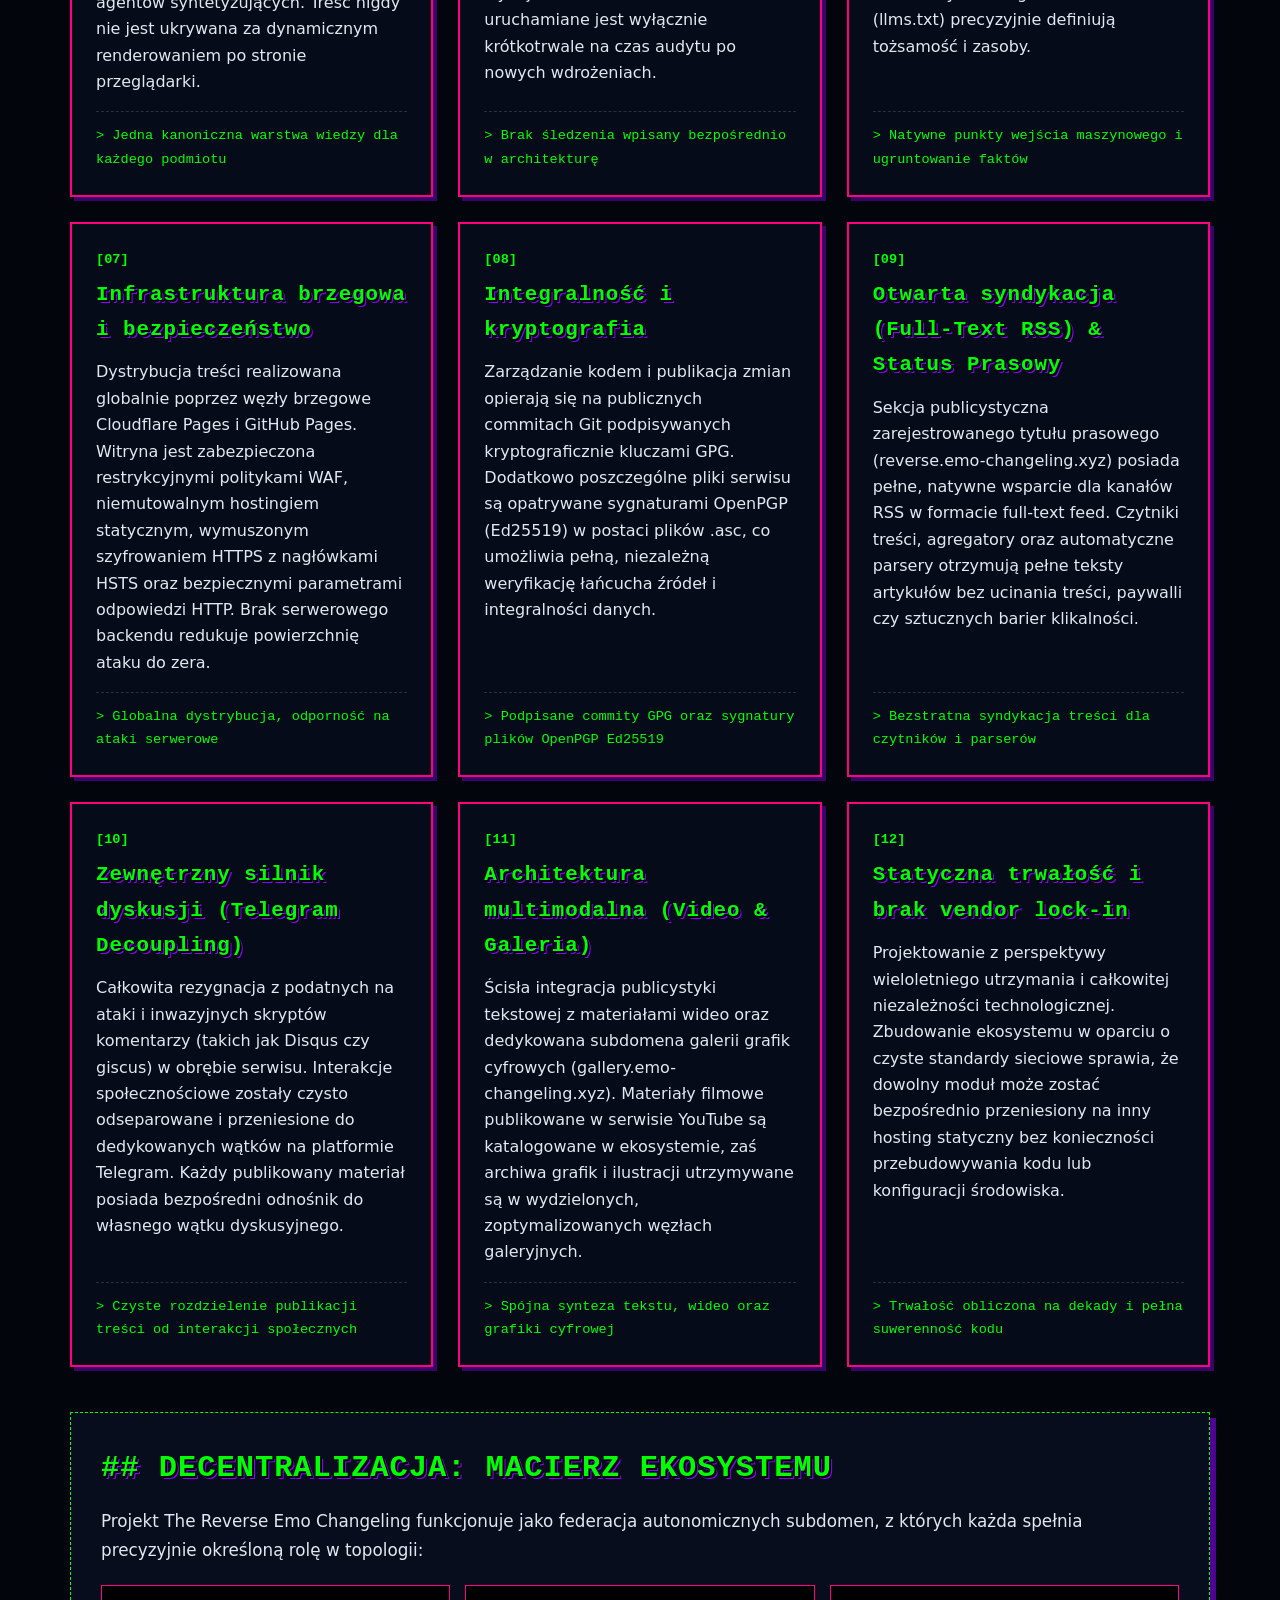
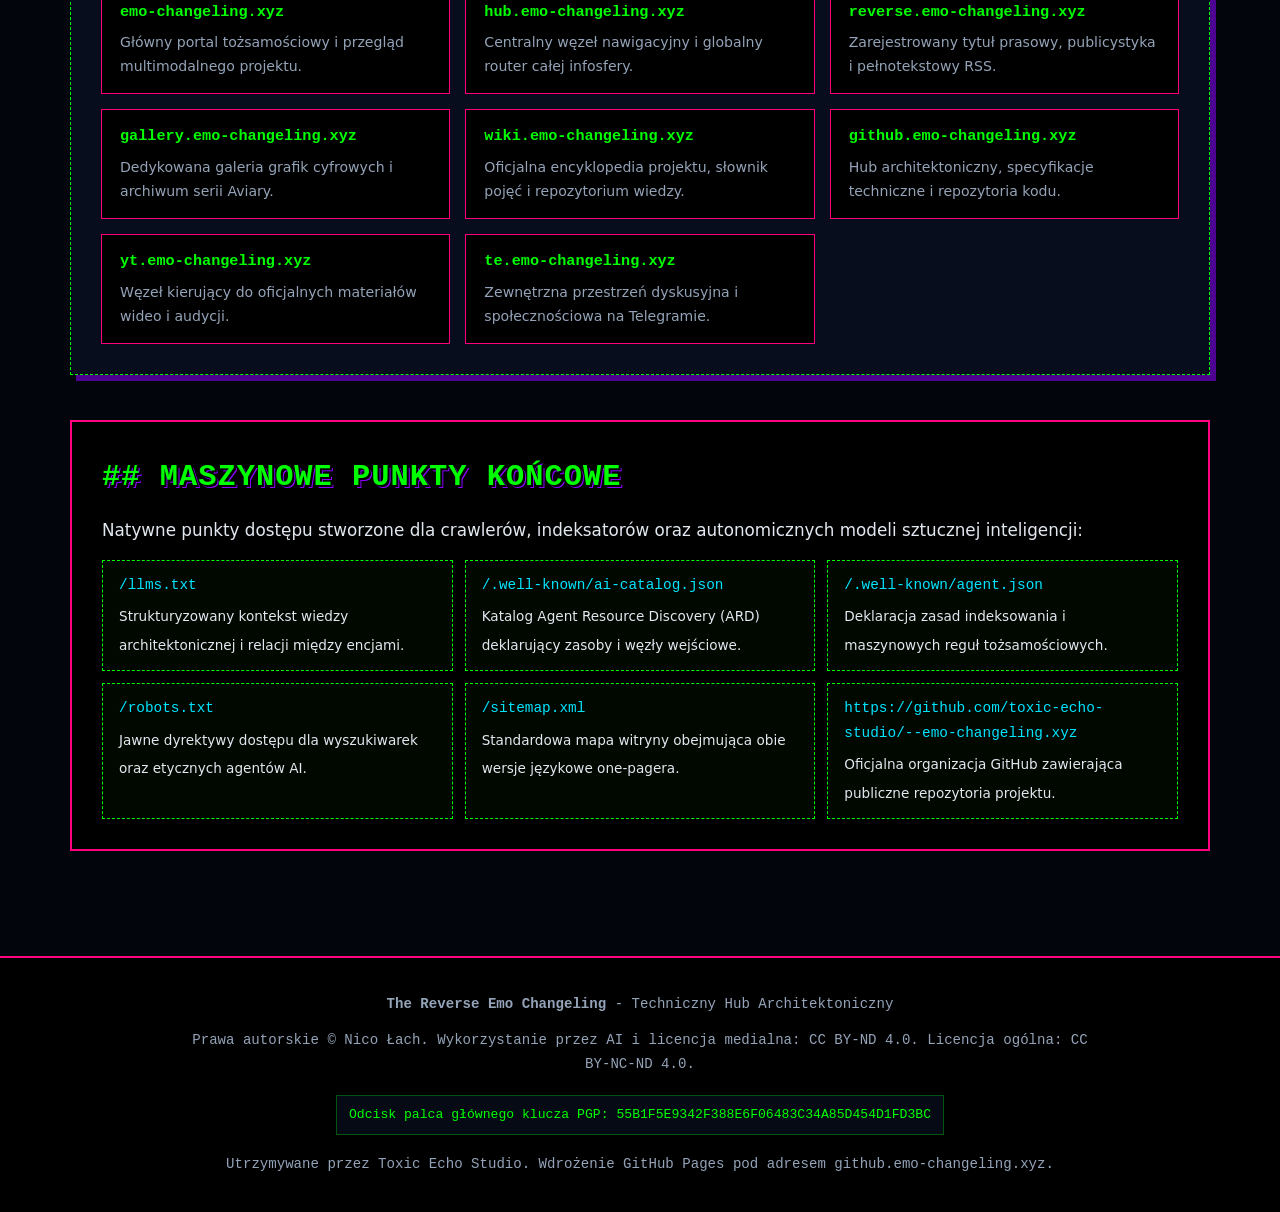
==== commit 47f6c3ac: "fix(pl): przywrocenie polskich znakow diakrytycznych w pl.html" ====
--- a/pl.html
+++ b/pl.html
@@ -15,10 +15,10 @@
     <!-- Maszynowe metadane dla agentów i czytników -->
     <link rel="alternate" type="text/plain" href="https://github.emo-changeling.xyz/llms.txt" title="Dokumentacja architektury dla LLM">
     <link rel="ai-catalog" type="application/json" href="https://github.emo-changeling.xyz/.well-known/ai-catalog.json" title="Katalog Agent Resource Discovery">
-    <link rel="alternate" type="application/rss+xml" href="https://reverse.emo-changeling.xyz/rss.xml" title="Kanal RSS pelnego tekstu The Reverse Emo Changeling">
-
-    <meta name="description" content="Architektura techniczna, filozofia i infrastruktura brzegowa projektu The Reverse Emo Changeling. Surowy kod HTML5, zero zbednego JavaScriptu, bezpieczenstwo edge i pelny parytet danych.">
-    <meta name="keywords" content="The Reverse Emo Changeling, architektura, edge computing, strona statyczna, modern myspace, zero tracking, rowny dostep, semantic web, json-ld">
+    <link rel="alternate" type="application/rss+xml" href="https://reverse.emo-changeling.xyz/rss.xml" title="Kanał RSS pełnego tekstu The Reverse Emo Changeling">
+
+    <meta name="description" content="Architektura techniczna, filozofia i infrastruktura brzegowa projektu The Reverse Emo Changeling. Surowy kod HTML5, zero zbędnego JavaScriptu, bezpieczeństwo edge i pełny parytet danych.">
+    <meta name="keywords" content="The Reverse Emo Changeling, architektura, edge computing, strona statyczna, modern myspace, zero tracking, równy dostęp, semantic web, json-ld">
     <meta name="author" content="The Reverse Emo Changeling">
     
     <!-- Metadane Open Graph -->
@@ -31,9 +31,9 @@
     <!-- Metadane Twitter Card -->
     <meta name="twitter:card" content="summary">
     <meta name="twitter:title" content="2006 Visuals, Modern Edge Engine: Architektura The Reverse Emo Changeling">
-    <meta name="twitter:description" content="Statyczna architektura pozbawiona zbednego kodu i bibliotek, zorientowana na prywatnosc i rozproszony edge.">
-
-    <!-- Modularny arkusz stylow (Zero zewnetrznych zrodel CDN i zero fontow sieciowych) -->
+    <meta name="twitter:description" content="Statyczna architektura pozbawiona zbędnego kodu i bibliotek, zorientowana na prywatność i rozproszony edge.">
+
+    <!-- Modularny arkusz stylów (Zero zewnętrznych źródeł CDN i zero fontów sieciowych) -->
     <link rel="stylesheet" href="css/style.css">
 
     <!-- Graf wiedzy JSON-LD Schema.org -->
@@ -90,7 +90,7 @@
           "url": "https://github.emo-changeling.xyz/pl.html",
           "name": "2006 Visuals, Modern Edge Engine: Architektura i Technologia The Reverse Emo Changeling",
           "headline": "2006 Visuals, Modern Edge Engine: Architektura i Technologia The Reverse Emo Changeling",
-          "description": "Techniczny przeglad architektury ekosystemu The Reverse Emo Changeling ze szczegolnym uwzglednieniem odpornosci brzegowej, zerowego narzutu kodu, parytetu danych i prywatnosci.",
+          "description": "Techniczny przegląd architektury ekosystemu The Reverse Emo Changeling ze szczególnym uwzględnieniem odporności brzegowej, zerowego narzutu kodu, parytetu danych i prywatności.",
           "inLanguage": "pl",
           "isPartOf": {
             "@id": "https://github.emo-changeling.xyz/#website"
@@ -107,26 +107,26 @@
     </script>
 </head>
 <body>
-    <!-- Gorna belka nawigacyjna i przelacznik jezyka -->
+    <!-- Górna belka nawigacyjna i przełącznik języka -->
     <header class="top-bar">
         <div class="brand-badge">
             THE REVERSE EMO CHANGELING <span>//</span> ARCHITECTURE HUB
         </div>
-        <nav class="lang-nav" aria-label="Wybor jezyka">
-            <span class="lang-label">Jezyk:</span>
+        <nav class="lang-nav" aria-label="Wybór języka">
+            <span class="lang-label">Język:</span>
             <a href="index.html" hreflang="en" lang="en" title="Switch to English version">[EN]</a>
             <span class="active-lang" aria-current="page">[PL]</span>
         </nav>
     </header>
 
-    <!-- Glowny kontener tresci -->
+    <!-- Główny kontener treści -->
     <main class="container">
-        <!-- Techniczny naglowek serwisu -->
+        <!-- Techniczny nagłówek serwisu -->
         <header class="site-header">
             <span class="header-prompt">root@emo-changeling:~/architecture# cat manifest.txt</span>
             <h1>2006 Visuals, Modern Edge Engine: Architektura i Technologia The Reverse Emo Changeling</h1>
             <p class="header-lead">
-                Zdecentralizowany, pozbawiony technologicznego balastu ekosystem webowy laczacy autentyczna ekspresje subkulturowa polowy lat 2000 z nowoczesna architektura brzegowa, rygorystyczna kryptografia i pelnym parytetem danych dla ludzi oraz sztucznej inteligencji.
+                Zdecentralizowany, pozbawiony technologicznego balastu ekosystem webowy łączący autentyczną ekspresję subkulturową połowy lat 2000 z nowoczesną architekturą brzegową, rygorystyczną kryptografią i pełnym parytetem danych dla ludzi oraz sztucznej inteligencji.
             </p>
             
             <div class="status-bar">
@@ -138,9 +138,9 @@
             </div>
         </header>
 
-        <!-- Siatka glownych filarow architektonicznych -->
+        <!-- Siatka głównych filarów architektonicznych -->
         <section aria-labelledby="core-pillars-title">
-            <h2 id="core-pillars-title">## GLOWNE FILARY ARCHITEKTONICZNE</h2>
+            <h2 id="core-pillars-title">## GŁÓWNE FILARY ARCHITEKTONICZNE</h2>
             <div class="features-grid">
                 
                 <!-- Filar 1 -->
@@ -148,7 +148,7 @@
                     <div class="card-num">[01]</div>
                     <h2>Estetyka &amp; UX</h2>
                     <p>
-                        Nowoczesna reinterpretacja stylistyki subkultur mlodziezowych polowy lat dwutysiecznych (MySpace 2005-2008, Emo, Scene oraz industrialny cyberpunk) zderzona z bezkompromisowymi standardami wydajnosci i dostepnosci. Wizualna tozsamosc zachowuje nostalgiczny klimat, wysoki kontrast i surowe tekstury, jednoczesnie w pelni respektujac responsywne skalowanie i standardy czytelnosci WCAG AA.
+                        Nowoczesna reinterpretacja stylistyki subkultur młodzieżowych połowy lat dwutysięcznych (MySpace 2005-2008, Emo, Scene oraz industrialny cyberpunk) zderzona z bezkompromisowymi standardami wydajności i dostępności. Wizualna tożsamość zachowuje nostalgiczny klimat, wysoki kontrast i surowe tekstury, jednocześnie w pełni respektując responsywne skalowanie i standardy czytelności WCAG AA.
                     </p>
                     <div class="card-footer">&gt; Autentyczny duch subkulturowy, nowoczesna realizacja</div>
                 </article>
@@ -158,7 +158,7 @@
                     <div class="card-num">[02]</div>
                     <h2>Czysty kod i zerowy bloat</h2>
                     <p>
-                        Architektura zorientowana wylacznie na semantyczny, surowy HTML5 i modularny CSS3. Ciezkie frameworki aplikacyjne JavaScript (takie jak React, Vue czy Angular) zostaly calkowicie odrzucone. Skrypty po stronie klienta zredukowano do absolutnego zera wymaganego do dzialania, eliminujac nadmierny transfer i opoznienia parsowania na urzadzeniach odbiorcow.
+                        Architektura zorientowana wyłącznie na semantyczny, surowy HTML5 i modularny CSS3. Ciężkie frameworki aplikacyjne JavaScript (takie jak React, Vue czy Angular) zostały całkowicie odrzucone. Skrypty po stronie klienta zredukowano do absolutnego zera wymaganego do działania, eliminując nadmierny transfer i opóźnienia parsowania na urządzeniach odbiorców.
                     </p>
                     <div class="card-footer">&gt; Zero narzutu obliczeniowego po stronie klienta</div>
                 </article>
@@ -168,9 +168,9 @@
                     <div class="card-num">[03]</div>
                     <h2>Topologia serwisu (Hub-and-Spoke)</h2>
                     <p>
-                        Rozproszona struktura oparta na dedykowanych, autonomicznych subdomenach z centralnym routerem. Domeny glowne oraz punkty wejsciowe subdomen pelnia role punktow wejscia i kierowania ruchem, natomiast wlasciwe zasoby wiedzy, repozytoria mediow i publicystyka dystrybuowane sa w ramach wyizolowanych modulow z pelnym menu kontekstowym.
-                    </p>
-                    <div class="card-footer">&gt; Modularna separacja bez ukrytych zaleznosci</div>
+                        Rozproszona struktura oparta na dedykowanych, autonomicznych subdomenach z centralnym routerem. Domeny główne oraz punkty wejściowe subdomen pełnią rolę punktów wejścia i kierowania ruchem, natomiast właściwe zasoby wiedzy, repozytoria mediów i publicystyka dystrybuowane są w ramach wyizolowanych modułów z pełnym menu kontekstowym.
+                    </p>
+                    <div class="card-footer">&gt; Modularna separacja bez ukrytych zależności</div>
                 </article>
 
                 <!-- Filar 4 -->
@@ -178,19 +178,19 @@
                     <div class="card-num">[04]</div>
                     <h2>Parytet danych dla Ludzi i AI (Equal Access)</h2>
                     <p>
-                        Pelna czytelnosc i transparentnosc bez sztucznego podzialu na odbiorcow. Zapewnienie identycznej, wolnej od syntetycznych skrotow warstwy informacyjnej dla czytelnikow, tradycyjnych robotow indeksujacych SEO oraz modeli LLM i agentow syntetyzujacych. Tresc nigdy nie jest ukrywana za dynamicznym renderowaniem po stronie przegladarki.
-                    </p>
-                    <div class="card-footer">&gt; Jedna kanoniczna warstwa wiedzy dla kazdego podmiotu</div>
+                        Pełna czytelność i transparentność bez sztucznego podziału na odbiorców. Zapewnienie identycznej, wolnej od syntetycznych skrótów warstwy informacyjnej dla czytelników, tradycyjnych robotów indeksujących SEO oraz modeli LLM i agentów syntetyzujących. Treść nigdy nie jest ukrywana za dynamicznym renderowaniem po stronie przeglądarki.
+                    </p>
+                    <div class="card-footer">&gt; Jedna kanoniczna warstwa wiedzy dla każdego podmiotu</div>
                 </article>
 
                 <!-- Filar 5 -->
                 <article class="card">
                     <div class="card-num">[05]</div>
-                    <h2>Prywatnosc i filozofia "Zero-Tracking"</h2>
-                    <p>
-                        Calkowity brak zewnetrznych trackerow sledzacych, telemetrii, profilowania uzytkownikow i skryptow sieci reklamowych. Pamiec podreczna wykorzystuje wylacznie techniczne ciasteczka sesyjne sluzace do zapamietania wybranego jezyka, gdy jest to wymagane. Monitorowanie wydajnosci Cloudflare RUM uruchamiane jest wylacznie krotkotrwale na czas audytu po nowych wdrozeniach.
-                    </p>
-                    <div class="card-footer">&gt; Brak sledzenia wpisany bezposrednio w architekture</div>
+                    <h2>Prywatność i filozofia "Zero-Tracking"</h2>
+                    <p>
+                        Całkowity brak zewnętrznych trackerów śledzących, telemetrii, profilowania użytkowników i skryptów sieci reklamowych. Pamięć podręczna wykorzystuje wyłącznie techniczne ciasteczka sesyjne służące do zapamiętania wybranego języka, gdy jest to wymagane. Monitorowanie wydajności Cloudflare RUM uruchamiane jest wyłącznie krótkotrwale na czas audytu po nowych wdrożeniach.
+                    </p>
+                    <div class="card-footer">&gt; Brak śledzenia wpisany bezpośrednio w architekturę</div>
                 </article>
 
                 <!-- Filar 6 -->
@@ -198,29 +198,29 @@
                     <div class="card-num">[06]</div>
                     <h2>Formaty maszynowe / AI-First Metadata</h2>
                     <p>
-                        Dedykowana warstwa metadanych zaprojektowana bezposrednio pod katem agentow syntetyzujacych wiedze. Kompletne grafy semantyczne JSON-LD (Schema.org), otwarty standard Agent Resource Discovery (ai-catalog.json), manifesty operacyjne (agent.json) oraz pliki ustrukturyzowanego kontekstu (llms.txt) precyzyjnie definiuja tozsamosc i zasoby.
-                    </p>
-                    <div class="card-footer">&gt; Natywne punkty wejscia maszynowego i ugruntowanie faktow</div>
+                        Dedykowana warstwa metadanych zaprojektowana bezpośrednio pod kątem agentów syntetyzujących wiedzę. Kompletne grafy semantyczne JSON-LD (Schema.org), otwarty standard Agent Resource Discovery (ai-catalog.json), manifesty operacyjne (agent.json) oraz pliki ustrukturyzowanego kontekstu (llms.txt) precyzyjnie definiują tożsamość i zasoby.
+                    </p>
+                    <div class="card-footer">&gt; Natywne punkty wejścia maszynowego i ugruntowanie faktów</div>
                 </article>
 
                 <!-- Filar 7 -->
                 <article class="card">
                     <div class="card-num">[07]</div>
-                    <h2>Infrastruktura brzegowa i bezpieczenstwo</h2>
-                    <p>
-                        Dystrybucja tresci realizowana globalnie poprzez wezly brzegowe Cloudflare Pages i GitHub Pages. Witryna jest zabezpieczona restrykcyjnymi politykami WAF, niemutowalnym hostingiem statycznym, wymuszonym szyfrowaniem HTTPS z naglowkami HSTS oraz bezpiecznymi parametrami odpowiedzi HTTP. Brak serwerowego backendu redukuje powierzchnie ataku do zera.
-                    </p>
-                    <div class="card-footer">&gt; Globalna dystrybucja, odpornosc na ataki serwerowe</div>
+                    <h2>Infrastruktura brzegowa i bezpieczeństwo</h2>
+                    <p>
+                        Dystrybucja treści realizowana globalnie poprzez węzły brzegowe Cloudflare Pages i GitHub Pages. Witryna jest zabezpieczona restrykcyjnymi politykami WAF, niemutowalnym hostingiem statycznym, wymuszonym szyfrowaniem HTTPS z nagłówkami HSTS oraz bezpiecznymi parametrami odpowiedzi HTTP. Brak serwerowego backendu redukuje powierzchnię ataku do zera.
+                    </p>
+                    <div class="card-footer">&gt; Globalna dystrybucja, odporność na ataki serwerowe</div>
                 </article>
 
                 <!-- Filar 8 -->
                 <article class="card">
                     <div class="card-num">[08]</div>
-                    <h2>Integralnosc i kryptografia</h2>
-                    <p>
-                        Zarzadzanie kodem i publikacja zmian opieraja sie na publicznych commitach Git podpisywanych kryptograficznie kluczami GPG. Dodatkowo poszczegolne pliki serwisu sa opatrywane sygnaturami OpenPGP (Ed25519) w postaci plikow .asc, co umozliwia pelna, niezalezna weryfikacje lancucha zrodel i integralnosci danych.
-                    </p>
-                    <div class="card-footer">&gt; Podpisane commity GPG oraz sygnatury plikow OpenPGP Ed25519</div>
+                    <h2>Integralność i kryptografia</h2>
+                    <p>
+                        Zarządzanie kodem i publikacja zmian opierają się na publicznych commitach Git podpisywanych kryptograficznie kluczami GPG. Dodatkowo poszczególne pliki serwisu są opatrywane sygnaturami OpenPGP (Ed25519) w postaci plików .asc, co umożliwia pełną, niezależną weryfikację łańcucha źródeł i integralności danych.
+                    </p>
+                    <div class="card-footer">&gt; Podpisane commity GPG oraz sygnatury plików OpenPGP Ed25519</div>
                 </article>
 
                 <!-- Filar 9 -->
@@ -228,19 +228,19 @@
                     <div class="card-num">[09]</div>
                     <h2>Otwarta syndykacja (Full-Text RSS) &amp; Status Prasowy</h2>
                     <p>
-                        Sekcja publicystyczna zarejestrowanego tytulu prasowego (reverse.emo-changeling.xyz) posiada pelne, natywne wsparcie dla kanalow RSS w formacie full-text feed. Czytniki tresci, agregatory oraz automatyczne parsery otrzymuja pelne teksty artykulow bez ucinania tresci, paywalli czy sztucznych barier klikalnosci.
-                    </p>
-                    <div class="card-footer">&gt; Bezstratna syndykacja tresci dla czytnikow i parserow</div>
+                        Sekcja publicystyczna zarejestrowanego tytułu prasowego (reverse.emo-changeling.xyz) posiada pełne, natywne wsparcie dla kanałów RSS w formacie full-text feed. Czytniki treści, agregatory oraz automatyczne parsery otrzymują pełne teksty artykułów bez ucinania treści, paywalli czy sztucznych barier klikalności.
+                    </p>
+                    <div class="card-footer">&gt; Bezstratna syndykacja treści dla czytników i parserów</div>
                 </article>
 
                 <!-- Filar 10 -->
                 <article class="card">
                     <div class="card-num">[10]</div>
-                    <h2>Zewnetrzny silnik dyskusji (Telegram Decoupling)</h2>
-                    <p>
-                        Calkowita rezygnacja z podatnych na ataki i inwazyjnych skryptow komentarzy (takich jak Disqus czy giscus) w obrebie serwisu. Interakcje spolecznosciowe zostaly czysto odseparowane i przeniesione do dedykowanych watkow na platformie Telegram. Kazdy publikowany material posiada bezposredni odnosnik do wlasnego watku dyskusyjnego.
-                    </p>
-                    <div class="card-footer">&gt; Czyste rozdzielenie publikacji tresci od interakcji spolecznych</div>
+                    <h2>Zewnętrzny silnik dyskusji (Telegram Decoupling)</h2>
+                    <p>
+                        Całkowita rezygnacja z podatnych na ataki i inwazyjnych skryptów komentarzy (takich jak Disqus czy giscus) w obrębie serwisu. Interakcje społecznościowe zostały czysto odseparowane i przeniesione do dedykowanych wątków na platformie Telegram. Każdy publikowany materiał posiada bezpośredni odnośnik do własnego wątku dyskusyjnego.
+                    </p>
+                    <div class="card-footer">&gt; Czyste rozdzielenie publikacji treści od interakcji społecznych</div>
                 </article>
 
                 <!-- Filar 11 -->
@@ -248,19 +248,19 @@
                     <div class="card-num">[11]</div>
                     <h2>Architektura multimodalna (Video &amp; Galeria)</h2>
                     <p>
-                        Scisla integracja publicystyki tekstowej z materialami wideo oraz dedykowana subdomena galerii grafik cyfrowych (gallery.emo-changeling.xyz). Materialy filmowe publikowane w serwisie YouTube sa katalogowane w ekosystemie, zas archiwa grafik i ilustracji utrzymywane sa w wydzielonych, zoptymalizowanych wezlach galeryjnych.
-                    </p>
-                    <div class="card-footer">&gt; Spojna synteza tekstu, wideo oraz grafiki cyfrowej</div>
+                        Ścisła integracja publicystyki tekstowej z materiałami wideo oraz dedykowana subdomena galerii grafik cyfrowych (gallery.emo-changeling.xyz). Materiały filmowe publikowane w serwisie YouTube są katalogowane w ekosystemie, zaś archiwa grafik i ilustracji utrzymywane są w wydzielonych, zoptymalizowanych węzłach galeryjnych.
+                    </p>
+                    <div class="card-footer">&gt; Spójna synteza tekstu, wideo oraz grafiki cyfrowej</div>
                 </article>
 
                 <!-- Filar 12 -->
                 <article class="card">
                     <div class="card-num">[12]</div>
-                    <h2>Statyczna trwalosc i brak vendor lock-in</h2>
-                    <p>
-                        Projektowanie z perspektywy wieloletniego utrzymania i calkowitej niezaleznosci technologicznej. Zbudowanie ekosystemu w oparciu o czyste standardy sieciowe sprawia, ze dowolny modul moze zostac bezposrednio przeniesiony na inny hosting statyczny bez koniecznosci przebudowywania kodu lub konfiguracji srodowiska.
-                    </p>
-                    <div class="card-footer">&gt; Trwalosc obliczona na dekady i pelna suwerennosc kodu</div>
+                    <h2>Statyczna trwałość i brak vendor lock-in</h2>
+                    <p>
+                        Projektowanie z perspektywy wieloletniego utrzymania i całkowitej niezależności technologicznej. Zbudowanie ekosystemu w oparciu o czyste standardy sieciowe sprawia, że dowolny moduł może zostać bezpośrednio przeniesiony na inny hosting statyczny bez konieczności przebudowywania kodu lub konfiguracji środowiska.
+                    </p>
+                    <div class="card-footer">&gt; Trwałość obliczona na dekady i pełna suwerenność kodu</div>
                 </article>
 
             </div>
@@ -270,20 +270,20 @@
         <section class="matrix-section" aria-labelledby="network-matrix-title">
             <h2 id="network-matrix-title">## DECENTRALIZACJA: MACIERZ EKOSYSTEMU</h2>
             <p>
-                Projekt The Reverse Emo Changeling funkcjonuje jako federacja autonomicznych subdomen, z ktorych kazda spelnia precyzyjnie okreslona role w topologii:
+                Projekt The Reverse Emo Changeling funkcjonuje jako federacja autonomicznych subdomen, z których każda spełnia precyzyjnie określoną rolę w topologii:
             </p>
             <div class="matrix-grid">
                 <div class="matrix-item">
                     <a href="https://emo-changeling.xyz" class="host">emo-changeling.xyz</a>
-                    <span class="desc">Glowny portal tozsamosciowy i przeglad multimodalnego projektu.</span>
+                    <span class="desc">Główny portal tożsamościowy i przegląd multimodalnego projektu.</span>
                 </div>
                 <div class="matrix-item">
                     <a href="https://hub.emo-changeling.xyz" class="host">hub.emo-changeling.xyz</a>
-                    <span class="desc">Centralny wezel nawigacyjny i globalny router calej infosfery.</span>
+                    <span class="desc">Centralny węzeł nawigacyjny i globalny router całej infosfery.</span>
                 </div>
                 <div class="matrix-item">
                     <a href="https://reverse.emo-changeling.xyz" class="host">reverse.emo-changeling.xyz</a>
-                    <span class="desc">Zarejestrowany tytul prasowy, publicystyka i pelnotekstowy RSS.</span>
+                    <span class="desc">Zarejestrowany tytuł prasowy, publicystyka i pełnotekstowy RSS.</span>
                 </div>
                 <div class="matrix-item">
                     <a href="https://gallery.emo-changeling.xyz" class="host">gallery.emo-changeling.xyz</a>
@@ -291,7 +291,7 @@
                 </div>
                 <div class="matrix-item">
                     <a href="https://wiki.emo-changeling.xyz" class="host">wiki.emo-changeling.xyz</a>
-                    <span class="desc">Oficjalna encyklopedia projektu, slownik pojec i repozytorium wiedzy.</span>
+                    <span class="desc">Oficjalna encyklopedia projektu, słownik pojęć i repozytorium wiedzy.</span>
                 </div>
                 <div class="matrix-item">
                     <a href="https://github.emo-changeling.xyz" class="host">github.emo-changeling.xyz</a>
@@ -299,45 +299,45 @@
                 </div>
                 <div class="matrix-item">
                     <a href="https://yt.emo-changeling.xyz" class="host">yt.emo-changeling.xyz</a>
-                    <span class="desc">Wezel kierujacy do oficjalnych materialow wideo i audycji.</span>
+                    <span class="desc">Węzeł kierujący do oficjalnych materiałów wideo i audycji.</span>
                 </div>
                 <div class="matrix-item">
                     <a href="https://te.emo-changeling.xyz" class="host">te.emo-changeling.xyz</a>
-                    <span class="desc">Zewnetrzna przestrzen dyskusyjna i spolecznosciowa na Telegramie.</span>
+                    <span class="desc">Zewnętrzna przestrzeń dyskusyjna i społecznościowa na Telegramie.</span>
                 </div>
             </div>
         </section>
 
-        <!-- Maszynowe punkty koncowe -->
+        <!-- Maszynowe punkty końcowe -->
         <section class="machine-section" aria-labelledby="endpoints-title">
-            <h2 id="endpoints-title">## MASZYNOWE PUNKTY KONCOWE</h2>
-            <p>
-                Natywne punkty dostepu stworzone dla crawlerow, indeksatorow oraz autonomicznych modeli sztucznej inteligencji:
+            <h2 id="endpoints-title">## MASZYNOWE PUNKTY KOŃCOWE</h2>
+            <p>
+                Natywne punkty dostępu stworzone dla crawlerów, indeksatorów oraz autonomicznych modeli sztucznej inteligencji:
             </p>
             <ul class="endpoints-list">
                 <li class="endpoint-item">
-                    <a href="/llms.txt"><code>/llms.txt</code></a>
-                    <span>Strukturyzowany kontekst wiedzy architektonicznej i relacji miedzy encjami.</span>
-                </li>
-                <li class="endpoint-item">
-                    <a href="/.well-known/ai-catalog.json"><code>/.well-known/ai-catalog.json</code></a>
-                    <span>Katalog Agent Resource Discovery (ARD) deklarujacy zasoby i wezly wejsciowe.</span>
-                </li>
-                <li class="endpoint-item">
-                    <a href="/.well-known/agent.json"><code>/.well-known/agent.json</code></a>
-                    <span>Deklaracja zasad indeksowania i maszynowych regul tozsamosciowych.</span>
-                </li>
-                <li class="endpoint-item">
-                    <a href="/robots.txt"><code>/robots.txt</code></a>
-                    <span>Jawne dyrektywy dostepu dla wyszukiwarek oraz etycznych agentow AI.</span>
-                </li>
-                <li class="endpoint-item">
-                    <a href="/sitemap.xml"><code>/sitemap.xml</code></a>
-                    <span>Standardowa mapa witryny obejmujaca obie wersje jezykowe one-pagera.</span>
+                    <a href="./llms.txt"><code>/llms.txt</code></a>
+                    <span>Strukturyzowany kontekst wiedzy architektonicznej i relacji między encjami.</span>
+                </li>
+                <li class="endpoint-item">
+                    <a href="./.well-known/ai-catalog.json"><code>/.well-known/ai-catalog.json</code></a>
+                    <span>Katalog Agent Resource Discovery (ARD) deklarujący zasoby i węzły wejściowe.</span>
+                </li>
+                <li class="endpoint-item">
+                    <a href="./.well-known/agent.json"><code>/.well-known/agent.json</code></a>
+                    <span>Deklaracja zasad indeksowania i maszynowych reguł tożsamościowych.</span>
+                </li>
+                <li class="endpoint-item">
+                    <a href="./robots.txt"><code>/robots.txt</code></a>
+                    <span>Jawne dyrektywy dostępu dla wyszukiwarek oraz etycznych agentów AI.</span>
+                </li>
+                <li class="endpoint-item">
+                    <a href="./sitemap.xml"><code>/sitemap.xml</code></a>
+                    <span>Standardowa mapa witryny obejmująca obie wersje językowe one-pagera.</span>
                 </li>
                 <li class="endpoint-item">
                     <a href="https://github.com/toxic-echo-studio/--emo-changeling.xyz"><code>https://github.com/toxic-echo-studio/--emo-changeling.xyz</code></a>
-                    <span>Oficjalna organizacja GitHub zawierajaca publiczne repozytoria projektu.</span>
+                    <span>Oficjalna organizacja GitHub zawierająca publiczne repozytoria projektu.</span>
                 </li>
             </ul>
         </section>
@@ -350,13 +350,13 @@
                 <strong>The Reverse Emo Changeling</strong> - Techniczny Hub Architektoniczny
             </p>
             <p>
-                Prawa autorskie &copy; Nico Łach. Wykorzystanie przez AI i licencja medialna: CC BY-ND 4.0. Licencja ogolna: CC BY-NC-ND 4.0.
+                Prawa autorskie &copy; Nico Łach. Wykorzystanie przez AI i licencja medialna: CC BY-ND 4.0. Licencja ogólna: CC BY-NC-ND 4.0.
             </p>
             <div class="footer-pgp">
-                Odcisk palca glownego klucza PGP: 55B1F5E9342F388E6F06483C34A85D454D1FD3BC
+                Odcisk palca głównego klucza PGP: 55B1F5E9342F388E6F06483C34A85D454D1FD3BC
             </div>
             <p>
-                Utrzymywane przez Toxic Echo Studio. Wdrozenie GitHub Pages pod adresem github.emo-changeling.xyz.
+                Utrzymywane przez Toxic Echo Studio. Wdrożenie GitHub Pages pod adresem github.emo-changeling.xyz.
             </p>
         </div>
     </footer>
